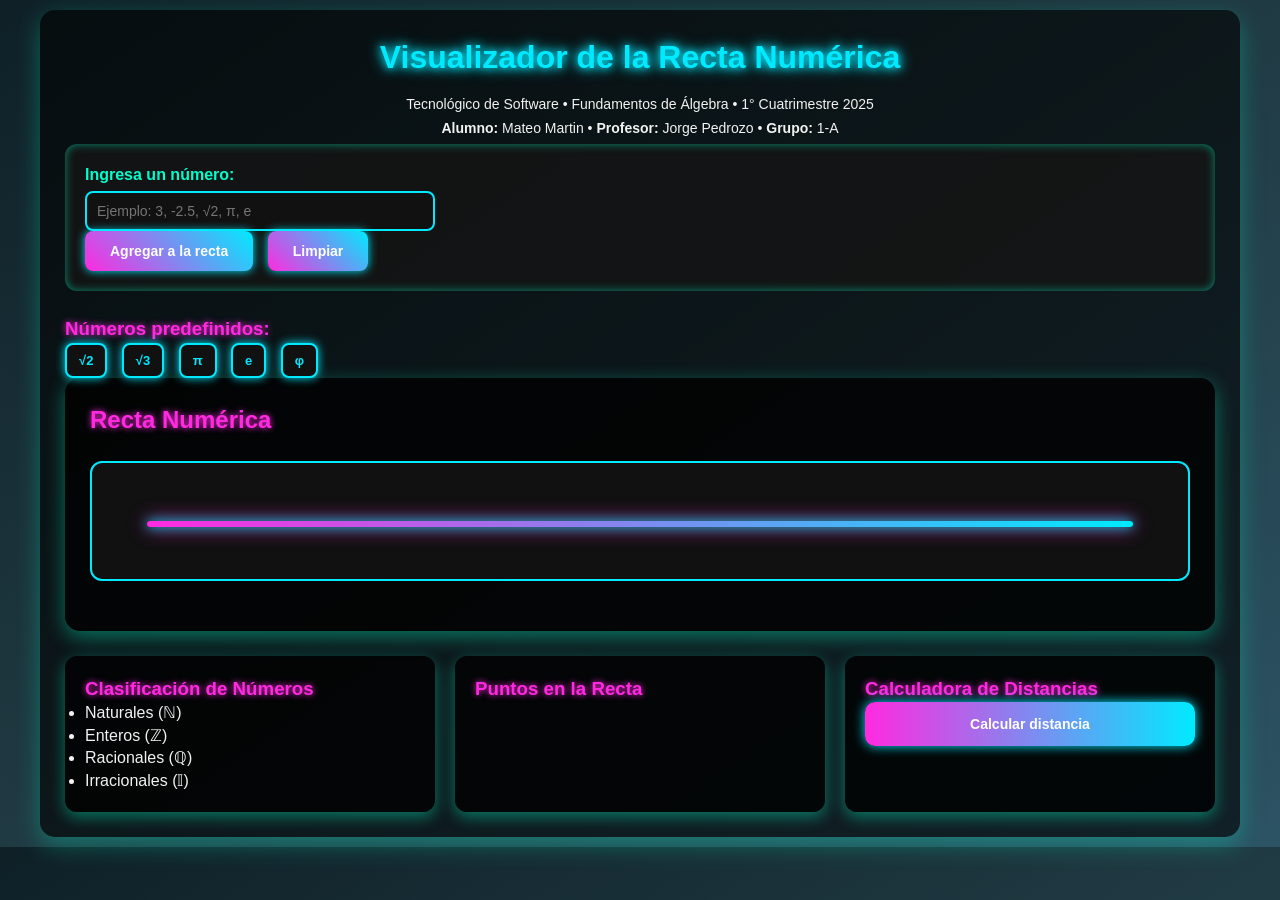
==== actividades/actividad02/index.html @ da5eb06d "Primera calculadora AGREGADA" ====
<!DOCTYPE html>
<html lang="es">
<head>
<meta charset="UTF-8">
<meta name="viewport" content="width=device-width, initial-scale=1.0">
<title>Visualizador de la Recta Numérica - Fundamentos de Álgebra</title>
<style>
/* ==================== RESET BÁSICO Y TIPOGRAFÍA ==================== */
* {
    margin: 0;
    padding: 0;
    box-sizing: border-box;
}
body {
    font-family: 'Poppins', sans-serif;
    line-height: 1.4;
    background: linear-gradient(to bottom right, #0f2027, #203a43, #2c5364);
    color: #f2f2f2;
    padding: 10px;
}
.container {
    max-width: 1200px;
    margin: 0 auto;
    border-radius: 15px;
    padding: 25px;
    background-color: rgba(0, 0, 0, 0.6);
    box-shadow: 0 8px 25px rgba(0, 255, 200, 0.3);
}

/* ==================== ENCABEZADOS ==================== */
h1 {
    font-size: 32px;
    margin-bottom: 15px;
    color: #00eaff;
    text-align: center;
    text-shadow: 0 0 8px #00eaff, 0 0 15px #00eaff;
}
h2, h3 {
    color: #ff2ae0;
    text-shadow: 0 0 6px #ff2ae0;
}
p {
    font-size: 14px;
    margin: 5px 0;
    text-align: center;
}

/* ==================== CONTROLES Y FORMULARIOS ==================== */
.controls {
    background-color: rgba(20, 20, 20, 0.8);
    border-radius: 12px;
    padding: 20px;
    margin-bottom: 25px;
    box-shadow: inset 0 0 10px rgba(0, 255, 200, 0.5);
}
.input-group label {
    display: block;
    font-weight: 600;
    margin-bottom: 5px;
    color: #00ffcc;
}
.input-group input {
    width: 100%;
    max-width: 350px;
    padding: 10px;
    border-radius: 8px;
    border: 2px solid #00eaff;
    font-size: 14px;
    background: #111;
    color: #fff;
    transition: all 0.3s ease;
}
.input-group input:focus {
    outline: none;
    border-color: #ff2ae0;
    box-shadow: 0 0 8px #ff2ae0;
}
button {
    padding: 12px 25px;
    font-size: 14px;
    font-weight: 600;
    border-radius: 8px;
    border: none;
    background: linear-gradient(45deg, #ff2ae0, #00eaff);
    color: #fff;
    cursor: pointer;
    transition: all 0.3s ease;
    margin-right: 10px;
    box-shadow: 0 0 10px #00eaff;
}
button:hover {
    transform: translateY(-2px) scale(1.05);
    box-shadow: 0 0 20px #ff2ae0, 0 0 30px #00eaff;
}

/* ==================== NÚMEROS PREDEFINIDOS ==================== */
.preset-section {
    margin-top: 20px;
}
.preset-btn {
    padding: 8px 12px;
    border-radius: 8px;
    background: #111;
    border: 2px solid #00eaff;
    font-size: 13px;
    font-weight: 600;
    cursor: pointer;
    color: #00eaff;
    transition: all 0.3s ease;
}
.preset-btn:hover {
    background: #00eaff;
    color: #111;
    box-shadow: 0 0 15px #00eaff;
    transform: scale(1.1);
}

/* ==================== RECTA NUMÉRICA ==================== */
.number-line-container {
    border-radius: 15px;
    padding: 25px;
    background-color: rgba(0,0,0,0.8);
    box-shadow: 0 6px 20px rgba(0, 255, 200, 0.4);
    margin-bottom: 25px;
}
.number-line {
    width: 100%;
    height: 120px;
    position: relative;
    background-color: #111;
    border-radius: 12px;
    border: 2px solid #00eaff;
    margin: 25px 0;
}
.line {
    position: absolute;
    top: 50%;
    left: 5%;
    right: 5%;
    height: 6px;
    background: linear-gradient(to right, #ff2ae0, #00eaff);
    border-radius: 4px;
    box-shadow: 0 0 12px #00eaff, 0 0 20px #ff2ae0;
}
.tick {
    position: absolute;
    width: 3px;
    height: 25px;
    background-color: #fff;
    top: 38px;
    box-shadow: 0 0 5px #00eaff;
}
.tick-label {
    position: absolute;
    top: 70px;
    font-size: 12px;
    font-weight: 600;
    color: #00eaff;
    transform: translateX(-50%);
    text-shadow: 0 0 5px #00eaff;
}

/* ==================== PUNTOS EN LA RECTA ==================== */
.number-point {
    position: absolute;
    width: 20px;
    height: 20px;
    top: 45px;
    transform: translateX(-50%);
    border-radius: 50%;
    cursor: pointer;
    border: 2px solid #fff;
    transition: transform 0.3s ease, box-shadow 0.3s ease;
    box-shadow: 0 0 10px #fff;
}
.number-point:hover {
    transform: translateX(-50%) scale(1.3);
}
.number-point.naturals { background-color: #00ff95; box-shadow: 0 0 15px #00ff95; }
.number-point.integers { background-color: #00eaff; box-shadow: 0 0 15px #00eaff; }
.number-point.rationals { background-color: #ff2ae0; box-shadow: 0 0 15px #ff2ae0; }
.number-point.irrationals { background-color: #ffd700; box-shadow: 0 0 15px #ffd700; }
.point-label {
    position: absolute;
    top: -30px;
    transform: translateX(-50%);
    background-color: rgba(0,0,0,0.8);
    border-radius: 6px;
    padding: 3px 6px;
    font-size: 11px;
    font-weight: 600;
    white-space: nowrap;
    color: #fff;
    box-shadow: 0 0 8px #00eaff;
}

/* ==================== INFO PANELS ==================== */
.info-panels {
    display: grid;
    grid-template-columns: repeat(auto-fit, minmax(300px, 1fr));
    gap: 20px;
}
.classification-panel, .points-panel, .distance-calculator {
    border-radius: 12px;
    padding: 20px;
    background-color: rgba(0,0,0,0.8);
    box-shadow: 0 5px 15px rgba(0, 255, 200, 0.4);
}
.legend-color {
    width: 20px;
    height: 20px;
    border-radius: 4px;
    border: none;
}
.legend-color.naturals { background-color: #00ff95; }
.legend-color.integers { background-color: #00eaff; }
.legend-color.rationals { background-color: #ff2ae0; }
.legend-color.irrationals { background-color: #ffd700; }

/* ==================== LISTA DE PUNTOS ==================== */
.point-item {
    display: flex;
    justify-content: space-between;
    align-items: center;
    padding: 12px;
    margin: 6px 0;
    border-radius: 10px;
    background: linear-gradient(to right, #00eaff, #ff2ae0);
    color: #fff;
    box-shadow: 0 0 12px #00eaff;
}

/* ==================== CALCULADORA DE DISTANCIAS ==================== */
.distance-btn {
    width: 100%;
    padding: 14px;
    background: linear-gradient(to right, #ff2ae0, #00eaff);
    color: #fff;
    border-radius: 10px;
    border: none;
    font-size: 14px;
    font-weight: 600;
    cursor: pointer;
    box-shadow: 0 0 12px #00eaff;
    transition: transform 0.3s ease;
}
.distance-btn:hover {
    transform: scale(1.05);
    box-shadow: 0 0 25px #ff2ae0, 0 0 35px #00eaff;
}
.distance-result {
    padding: 15px;
    border-radius: 10px;
    background-color: rgba(0,0,0,0.8);
    font-size: 14px;
    text-align: center;
    color: #00ffcc;
    box-shadow: 0 0 12px #00eaff;
}

/* ==================== RESPONSIVE ==================== */
@media (max-width: 768px) {
    .input-group input { max-width: 100%; }
    .info-panels { grid-template-columns: 1fr; }
}
</style>
</head>
<body>
<div class="container">
<h1>Visualizador de la Recta Numérica</h1>
<p>Tecnológico de Software • Fundamentos de Álgebra • 1° Cuatrimestre 2025</p>
<p><b>Alumno:</b> Mateo Martin • <b>Profesor:</b> Jorge Pedrozo • <b>Grupo:</b> 1-A</p>

<div class="controls">
  <div class="input-group">
    <label for="numberInput">Ingresa un número:</label>
    <input type="text" id="numberInput" placeholder="Ejemplo: 3, -2.5, √2, π, e">
  </div>
  <button onclick="addNumber()">Agregar a la recta</button>
  <button onclick="clearPoints()">Limpiar</button>
</div>

<div class="preset-section">
  <h3>Números predefinidos:</h3>
  <button class="preset-btn" onclick="addPresetNumber('√2')">√2</button>
  <button class="preset-btn" onclick="addPresetNumber('√3')">√3</button>
  <button class="preset-btn" onclick="addPresetNumber('π')">π</button>
  <button class="preset-btn" onclick="addPresetNumber('e')">e</button>
  <button class="preset-btn" onclick="addPresetNumber('φ')">φ</button>
</div>

<div class="number-line-container">
  <h2>Recta Numérica</h2>
  <div id="numberLine" class="number-line">
    <div class="line"></div>
  </div>
</div>

<div class="info-panels">
  <div class="classification-panel">
    <h3>Clasificación de Números</h3>
    <ul>
      <li><span class="legend-color naturals"></span> Naturales (ℕ)</li>
      <li><span class="legend-color integers"></span> Enteros (ℤ)</li>
      <li><span class="legend-color rationals"></span> Racionales (ℚ)</li>
      <li><span class="legend-color irrationals"></span> Irracionales (𝕀)</li>
    </ul>
  </div>

  <div class="points-panel">
    <h3>Puntos en la Recta</h3>
    <div id="pointsList"></div>
  </div>

  <div class="distance-calculator">
    <h3>Calculadora de Distancias</h3>
    <div class="custom-select" id="pointA-container"></div>
    <div class="custom-select" id="pointB-container"></div>
    <button class="distance-btn" onclick="calculateDistance()">Calcular distancia</button>
    <div id="distanceResult"></div>
  </div>
</div>
</div>

<script>
// ==================== VARIABLES GLOBALES ====================
let points = [];
const numberLine = document.getElementById("numberLine");
const pointsList = document.getElementById("pointsList");

// ==================== FUNCIONES DE NÚMEROS ====================
function parseNumber(input) {
    input = input.trim();
    if (input === "π") return Math.PI;
    if (input === "e") return Math.E;
    if (input === "φ") return (1 + Math.sqrt(5)) / 2;
    if (input.startsWith("√")) return Math.sqrt(parseFloat(input.slice(1)));
    return parseFloat(input);
}
function classifyNumber(num) {
    if (Number.isInteger(num) && num > 0) return "naturals";
    if (Number.isInteger(num)) return "integers";
    if (!Number.isInteger(num)) return "rationals";
    return "irrationals";
}

// ==================== AGREGAR NÚMEROS ====================
function addNumber() {
    const input = document.getElementById("numberInput").value;
    const value = parseNumber(input);
    if (isNaN(value)) { alert("Número no válido"); return; }
    points.push({ value, label: input, type: classifyNumber(value) });
    renderPoints();
}
function addPresetNumber(num) {
    document.getElementById("numberInput").value = num;
    addNumber();
}
function clearPoints() {
    points = [];
    renderPoints();
}

// ==================== RENDERIZADO ====================
function renderPoints() {
    numberLine.querySelectorAll(".number-point,.tick,.tick-label").forEach(el => el.remove());
    pointsList.innerHTML = "";
    const min = Math.min(...points.map(p => p.value), -10);
    const max = Math.max(...points.map(p => p.value), 10);
    for (let i = Math.floor(min); i <= Math.ceil(max); i++) {
        const pos = ((i - min) / (max - min)) * 90 + 5;
        const tick = document.createElement("div");
        tick.className = "tick";
        tick.style.left = pos + "%";
        numberLine.appendChild(tick);
        const label = document.createElement("div");
        label.className = "tick-label";
        label.style.left = pos + "%";
        label.textContent = i;
        numberLine.appendChild(label);
    }
    points.forEach((p, idx) => {
        const pos = ((p.value - min) / (max - min)) * 90 + 5;
        const pt = document.createElement("div");
        pt.className = "number-point " + p.type;
        pt.style.left = pos + "%";
        const lbl = document.createElement("div");
        lbl.className = "point-label";
        lbl.textContent = p.label;
        pt.appendChild(lbl);
        numberLine.appendChild(pt);

        const item = document.createElement("div");
        item.className = "point-item";
        item.innerHTML = `<span>${p.label} = ${p.value.toFixed(3)}</span>`;
        pointsList.appendChild(item);
    });
}

// ==================== DISTANCIAS ====================
function calculateDistance() {
    if (points.length < 2) {
        document.getElementById("distanceResult").innerHTML = "Agrega al menos dos puntos.";
        return;
    }
    const a = points[0].value;
    const b = points[1].value;
    const dist = Math.abs(a - b);
    document.getElementById("distanceResult").innerHTML = `Distancia: <b>${dist.toFixed(3)}</b>`;
}
</script>
</body>
</html>
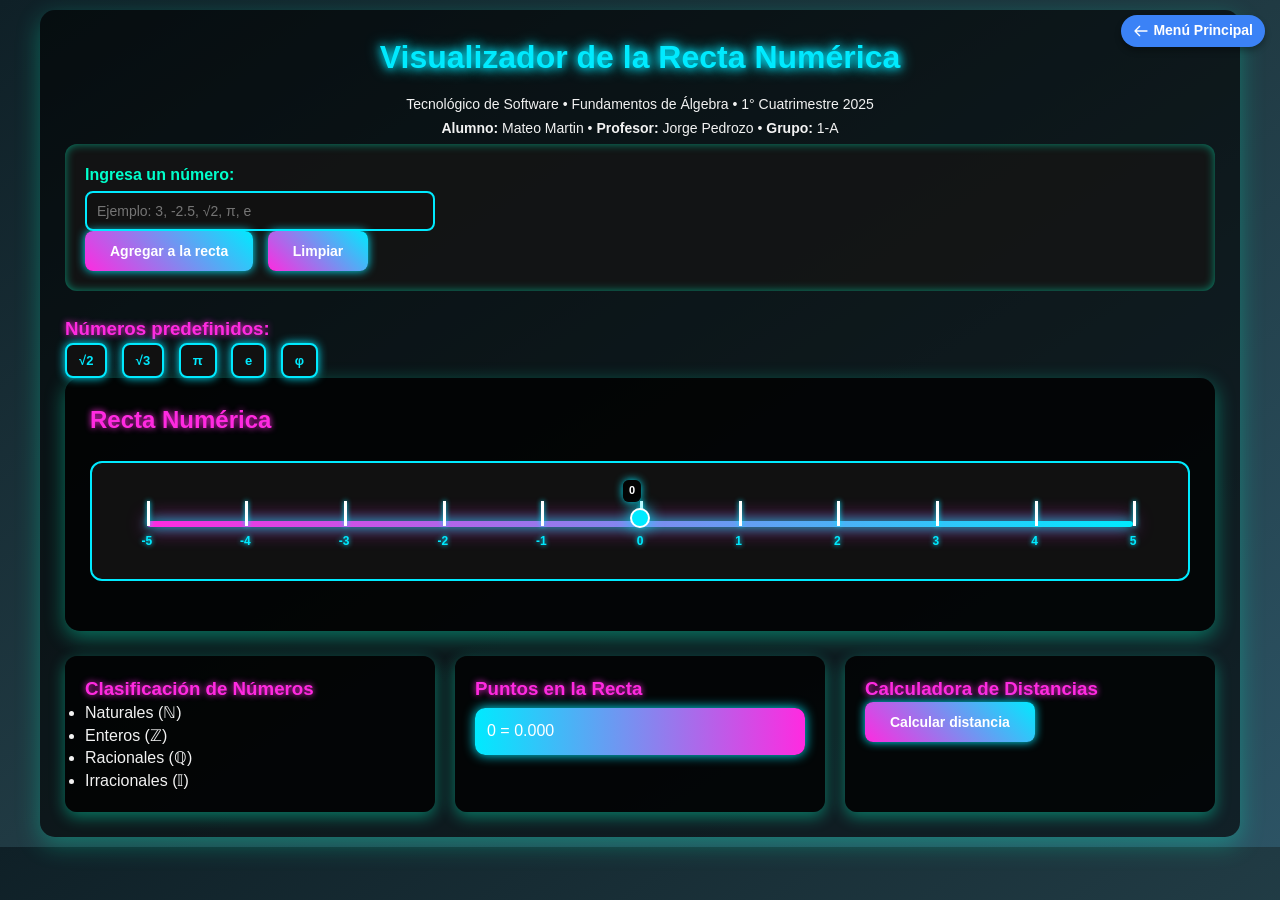
==== commit 9aa96822: "Se unificaron las actividades" ====
--- a/actividades/actividad02/index.html
+++ b/actividades/actividad02/index.html
@@ -4,6 +4,10 @@
 <meta charset="UTF-8">
 <meta name="viewport" content="width=device-width, initial-scale=1.0">
 <title>Visualizador de la Recta Numérica - Fundamentos de Álgebra</title>
+
+<!-- Script global -->
+<script src="../../js/script_global.js"></script>
+
 <style>
 /* ==================== RESET BÁSICO Y TIPOGRAFÍA ==================== */
 * {
@@ -45,7 +49,7 @@
     text-align: center;
 }
 
-/* ==================== CONTROLES Y FORMULARIOS ==================== */
+/* ==================== CONTROLES ==================== */
 .controls {
     background-color: rgba(20, 20, 20, 0.8);
     border-radius: 12px;
@@ -93,7 +97,7 @@
     box-shadow: 0 0 20px #ff2ae0, 0 0 30px #00eaff;
 }
 
-/* ==================== NÚMEROS PREDEFINIDOS ==================== */
+/* ==================== PRESET ==================== */
 .preset-section {
     margin-top: 20px;
 }
@@ -115,7 +119,7 @@
     transform: scale(1.1);
 }
 
-/* ==================== RECTA NUMÉRICA ==================== */
+/* ==================== RECTA ==================== */
 .number-line-container {
     border-radius: 15px;
     padding: 25px;
@@ -160,7 +164,7 @@
     text-shadow: 0 0 5px #00eaff;
 }
 
-/* ==================== PUNTOS EN LA RECTA ==================== */
+/* ==================== PUNTOS ==================== */
 .number-point {
     position: absolute;
     width: 20px;
@@ -230,7 +234,7 @@
     box-shadow: 0 0 12px #00eaff;
 }
 
-/* ==================== CALCULADORA DE DISTANCIAS ==================== */
+/* ==================== CALCULADORA ==================== */
 .distance-btn {
     width: 100%;
     padding: 14px;
@@ -263,131 +267,190 @@
     .input-group input { max-width: 100%; }
     .info-panels { grid-template-columns: 1fr; }
 }
+
+/* ==================== BOTÓN REGRESO ==================== */
+#return-btn {
+    position: fixed;
+    top: 15px;
+    right: 15px;
+    z-index: 9999;
+    padding: 6px 12px;
+    font-size: 14px;
+    font-weight: bold;
+    background-color: #3b82f6;
+    color: white;
+    border-radius: 9999px;
+    text-decoration: none;
+    box-shadow: 0 4px 6px rgba(0, 0, 0, 0.3);
+    transition: background-color 0.3s ease, transform 0.2s ease;
+    display: inline-flex;
+    align-items: center;
+    justify-content: center;
+}
+#return-btn:hover {
+    background-color: #1e40a5;
+    transform: scale(1.05);
+}
+#return-btn svg {
+    width: 16px;
+    height: 16px;
+    margin-right: 4px;
+}
 </style>
 </head>
 <body>
+
+<a href="../../index.html" id="return-btn">
+    <svg fill="none" stroke="currentColor" viewBox="0 0 24 24">
+        <path stroke-linecap="round" stroke-linejoin="round" stroke-width="2"
+        d="M10 19l-7-7m0 0l7-7m-7 7h18"></path>
+    </svg>
+    Menú Principal
+</a>
+
 <div class="container">
 <h1>Visualizador de la Recta Numérica</h1>
 <p>Tecnológico de Software • Fundamentos de Álgebra • 1° Cuatrimestre 2025</p>
 <p><b>Alumno:</b> Mateo Martin • <b>Profesor:</b> Jorge Pedrozo • <b>Grupo:</b> 1-A</p>
 
 <div class="controls">
-  <div class="input-group">
-    <label for="numberInput">Ingresa un número:</label>
-    <input type="text" id="numberInput" placeholder="Ejemplo: 3, -2.5, √2, π, e">
-  </div>
-  <button onclick="addNumber()">Agregar a la recta</button>
-  <button onclick="clearPoints()">Limpiar</button>
+    <div class="input-group">
+        <label for="numberInput">Ingresa un número:</label>
+        <input type="text" id="numberInput" placeholder="Ejemplo: 3, -2.5, √2, π, e">
+    </div>
+    <button onclick="addNumber()">Agregar a la recta</button>
+    <button onclick="clearPoints()">Limpiar</button>
 </div>
 
 <div class="preset-section">
-  <h3>Números predefinidos:</h3>
-  <button class="preset-btn" onclick="addPresetNumber('√2')">√2</button>
-  <button class="preset-btn" onclick="addPresetNumber('√3')">√3</button>
-  <button class="preset-btn" onclick="addPresetNumber('π')">π</button>
-  <button class="preset-btn" onclick="addPresetNumber('e')">e</button>
-  <button class="preset-btn" onclick="addPresetNumber('φ')">φ</button>
+    <h3>Números predefinidos:</h3>
+    <button class="preset-btn" onclick="addPresetNumber('√2')">√2</button>
+    <button class="preset-btn" onclick="addPresetNumber('√3')">√3</button>
+    <button class="preset-btn" onclick="addPresetNumber('π')">π</button>
+    <button class="preset-btn" onclick="addPresetNumber('e')">e</button>
+    <button class="preset-btn" onclick="addPresetNumber('φ')">φ</button>
 </div>
 
 <div class="number-line-container">
-  <h2>Recta Numérica</h2>
-  <div id="numberLine" class="number-line">
-    <div class="line"></div>
-  </div>
+    <h2>Recta Numérica</h2>
+    <div id="numberLine" class="number-line">
+        <div class="line"></div>
+    </div>
 </div>
 
 <div class="info-panels">
-  <div class="classification-panel">
-    <h3>Clasificación de Números</h3>
-    <ul>
-      <li><span class="legend-color naturals"></span> Naturales (ℕ)</li>
-      <li><span class="legend-color integers"></span> Enteros (ℤ)</li>
-      <li><span class="legend-color rationals"></span> Racionales (ℚ)</li>
-      <li><span class="legend-color irrationals"></span> Irracionales (𝕀)</li>
-    </ul>
-  </div>
-
-  <div class="points-panel">
-    <h3>Puntos en la Recta</h3>
-    <div id="pointsList"></div>
-  </div>
-
-  <div class="distance-calculator">
-    <h3>Calculadora de Distancias</h3>
-    <div class="custom-select" id="pointA-container"></div>
-    <div class="custom-select" id="pointB-container"></div>
-    <button class="distance-btn" onclick="calculateDistance()">Calcular distancia</button>
-    <div id="distanceResult"></div>
-  </div>
+    <div class="classification-panel">
+        <h3>Clasificación de Números</h3>
+        <ul>
+            <li><span class="legend-color naturals"></span> Naturales (ℕ)</li>
+            <li><span class="legend-color integers"></span> Enteros (ℤ)</li>
+            <li><span class="legend-color rationals"></span> Racionales (ℚ)</li>
+            <li><span class="legend-color irrationals"></span> Irracionales (𝕀)</li>
+        </ul>
+    </div>
+
+    <div class="points-panel">
+        <h3>Puntos en la Recta</h3>
+        <div id="pointsList"></div>
+    </div>
+
+    <div class="distance-calculator">
+        <h3>Calculadora de Distancias</h3>
+        <div class="custom-select" id="pointA-container"></div>
+        <div class="custom-select" id="pointB-container"></div>
+        <button onclick="calculateDistance()">Calcular distancia</button>
+        <div id="distanceResult"></div>
+    </div>
 </div>
 </div>
 
 <script>
-// ==================== VARIABLES GLOBALES ====================
 let points = [];
 const numberLine = document.getElementById("numberLine");
 const pointsList = document.getElementById("pointsList");
 
-// ==================== FUNCIONES DE NÚMEROS ====================
 function parseNumber(input) {
     input = input.trim();
     if (input === "π") return Math.PI;
     if (input === "e") return Math.E;
     if (input === "φ") return (1 + Math.sqrt(5)) / 2;
-    if (input.startsWith("√")) return Math.sqrt(parseFloat(input.slice(1)));
+    if (input.startsWith("√")) {
+        const v = parseFloat(input.slice(1));
+        return isNaN(v) ? NaN : Math.sqrt(v);
+    }
     return parseFloat(input);
 }
+
 function classifyNumber(num) {
-    if (Number.isInteger(num) && num > 0) return "naturals";
-    if (Number.isInteger(num)) return "integers";
-    if (!Number.isInteger(num)) return "rationals";
-    return "irrationals";
-}
-
-// ==================== AGREGAR NÚMEROS ====================
+    if (Math.abs(num - Math.round(num)) < 1e-9) {
+        num = Math.round(num);
+        return num > 0 ? "naturals" : "integers";
+    }
+    const irr = [Math.PI, Math.E, (1 + Math.sqrt(5)) / 2];
+    if (irr.some(i => Math.abs(num - i) < 1e-9)) return "irrationals";
+    return "rationals";
+}
+
 function addNumber() {
     const input = document.getElementById("numberInput").value;
     const value = parseNumber(input);
-    if (isNaN(value)) { alert("Número no válido"); return; }
+
+    if (isNaN(value)) {
+        try { showFeedback("Número no válido", "error"); }
+        catch { console.warn("showFeedback no está definido."); }
+        return;
+    }
+
     points.push({ value, label: input, type: classifyNumber(value) });
     renderPoints();
 }
+
 function addPresetNumber(num) {
     document.getElementById("numberInput").value = num;
     addNumber();
 }
+
 function clearPoints() {
     points = [];
     renderPoints();
 }
 
-// ==================== RENDERIZADO ====================
 function renderPoints() {
-    numberLine.querySelectorAll(".number-point,.tick,.tick-label").forEach(el => el.remove());
+    numberLine.querySelectorAll(".number-point,.tick,.tick-label").forEach(e => e.remove());
     pointsList.innerHTML = "";
-    const min = Math.min(...points.map(p => p.value), -10);
-    const max = Math.max(...points.map(p => p.value), 10);
+
+    const current = points.length ? points : [{ value: 0, label: "0", type: classifyNumber(0) }];
+
+    const min = Math.min(...current.map(p => p.value), -5);
+    const max = Math.max(...current.map(p => p.value), 5);
+    const range = max - min;
+    const lineLen = 90;
+
     for (let i = Math.floor(min); i <= Math.ceil(max); i++) {
-        const pos = ((i - min) / (max - min)) * 90 + 5;
+        const pos = ((i - min) / range) * lineLen + 5;
         const tick = document.createElement("div");
         tick.className = "tick";
         tick.style.left = pos + "%";
         numberLine.appendChild(tick);
+
         const label = document.createElement("div");
         label.className = "tick-label";
         label.style.left = pos + "%";
         label.textContent = i;
         numberLine.appendChild(label);
     }
-    points.forEach((p, idx) => {
-        const pos = ((p.value - min) / (max - min)) * 90 + 5;
+
+    current.forEach(p => {
+        const pos = ((p.value - min) / range) * lineLen + 5;
         const pt = document.createElement("div");
         pt.className = "number-point " + p.type;
         pt.style.left = pos + "%";
+
         const lbl = document.createElement("div");
         lbl.className = "point-label";
         lbl.textContent = p.label;
         pt.appendChild(lbl);
+
         numberLine.appendChild(pt);
 
         const item = document.createElement("div");
@@ -397,18 +460,18 @@
     });
 }
 
-// ==================== DISTANCIAS ====================
 function calculateDistance() {
     if (points.length < 2) {
         document.getElementById("distanceResult").innerHTML = "Agrega al menos dos puntos.";
         return;
     }
-    const a = points[0].value;
-    const b = points[1].value;
-    const dist = Math.abs(a - b);
-    document.getElementById("distanceResult").innerHTML = `Distancia: <b>${dist.toFixed(3)}</b>`;
-}
+    const dist = Math.abs(points[0].value - points[1].value);
+    document.getElementById("distanceResult").innerHTML =
+        `Distancia: <b>${dist.toFixed(3)}</b>`;
+}
+
+window.onload = renderPoints;
 </script>
+
 </body>
 </html>
-
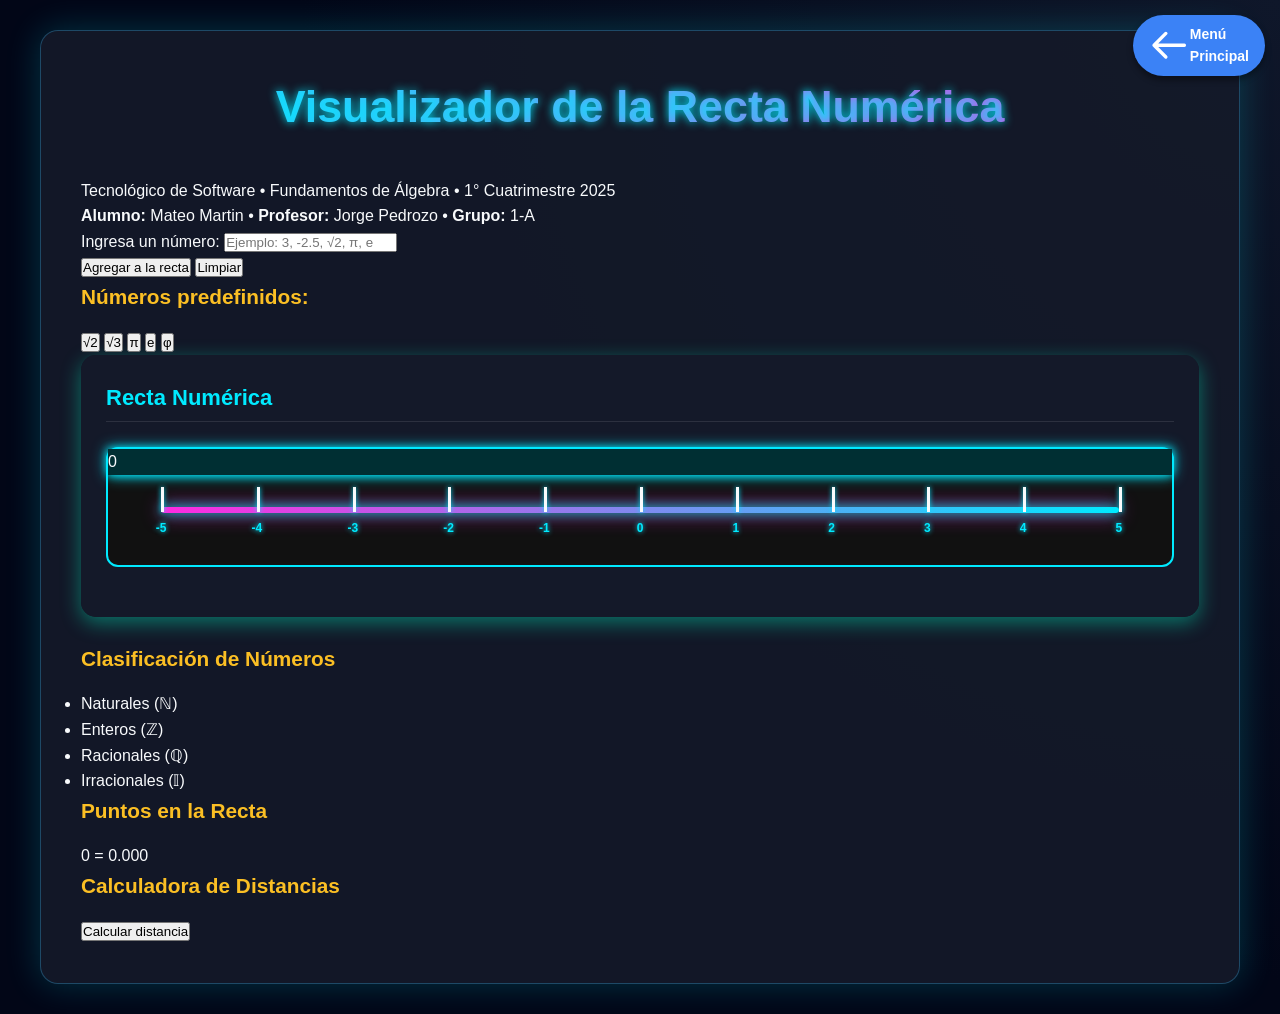
==== commit 146dc89b: "Se unifico por completo el estilo de la pagina" ====
--- a/actividades/actividad02/index.html
+++ b/actividades/actividad02/index.html
@@ -4,299 +4,11 @@
 <meta charset="UTF-8">
 <meta name="viewport" content="width=device-width, initial-scale=1.0">
 <title>Visualizador de la Recta Numérica - Fundamentos de Álgebra</title>
-
+<link rel="stylesheet" href="../../style.css">
 <!-- Script global -->
 <script src="../../js/script_global.js"></script>
 
-<style>
-/* ==================== RESET BÁSICO Y TIPOGRAFÍA ==================== */
-* {
-    margin: 0;
-    padding: 0;
-    box-sizing: border-box;
-}
-body {
-    font-family: 'Poppins', sans-serif;
-    line-height: 1.4;
-    background: linear-gradient(to bottom right, #0f2027, #203a43, #2c5364);
-    color: #f2f2f2;
-    padding: 10px;
-}
-.container {
-    max-width: 1200px;
-    margin: 0 auto;
-    border-radius: 15px;
-    padding: 25px;
-    background-color: rgba(0, 0, 0, 0.6);
-    box-shadow: 0 8px 25px rgba(0, 255, 200, 0.3);
-}
 
-/* ==================== ENCABEZADOS ==================== */
-h1 {
-    font-size: 32px;
-    margin-bottom: 15px;
-    color: #00eaff;
-    text-align: center;
-    text-shadow: 0 0 8px #00eaff, 0 0 15px #00eaff;
-}
-h2, h3 {
-    color: #ff2ae0;
-    text-shadow: 0 0 6px #ff2ae0;
-}
-p {
-    font-size: 14px;
-    margin: 5px 0;
-    text-align: center;
-}
-
-/* ==================== CONTROLES ==================== */
-.controls {
-    background-color: rgba(20, 20, 20, 0.8);
-    border-radius: 12px;
-    padding: 20px;
-    margin-bottom: 25px;
-    box-shadow: inset 0 0 10px rgba(0, 255, 200, 0.5);
-}
-.input-group label {
-    display: block;
-    font-weight: 600;
-    margin-bottom: 5px;
-    color: #00ffcc;
-}
-.input-group input {
-    width: 100%;
-    max-width: 350px;
-    padding: 10px;
-    border-radius: 8px;
-    border: 2px solid #00eaff;
-    font-size: 14px;
-    background: #111;
-    color: #fff;
-    transition: all 0.3s ease;
-}
-.input-group input:focus {
-    outline: none;
-    border-color: #ff2ae0;
-    box-shadow: 0 0 8px #ff2ae0;
-}
-button {
-    padding: 12px 25px;
-    font-size: 14px;
-    font-weight: 600;
-    border-radius: 8px;
-    border: none;
-    background: linear-gradient(45deg, #ff2ae0, #00eaff);
-    color: #fff;
-    cursor: pointer;
-    transition: all 0.3s ease;
-    margin-right: 10px;
-    box-shadow: 0 0 10px #00eaff;
-}
-button:hover {
-    transform: translateY(-2px) scale(1.05);
-    box-shadow: 0 0 20px #ff2ae0, 0 0 30px #00eaff;
-}
-
-/* ==================== PRESET ==================== */
-.preset-section {
-    margin-top: 20px;
-}
-.preset-btn {
-    padding: 8px 12px;
-    border-radius: 8px;
-    background: #111;
-    border: 2px solid #00eaff;
-    font-size: 13px;
-    font-weight: 600;
-    cursor: pointer;
-    color: #00eaff;
-    transition: all 0.3s ease;
-}
-.preset-btn:hover {
-    background: #00eaff;
-    color: #111;
-    box-shadow: 0 0 15px #00eaff;
-    transform: scale(1.1);
-}
-
-/* ==================== RECTA ==================== */
-.number-line-container {
-    border-radius: 15px;
-    padding: 25px;
-    background-color: rgba(0,0,0,0.8);
-    box-shadow: 0 6px 20px rgba(0, 255, 200, 0.4);
-    margin-bottom: 25px;
-}
-.number-line {
-    width: 100%;
-    height: 120px;
-    position: relative;
-    background-color: #111;
-    border-radius: 12px;
-    border: 2px solid #00eaff;
-    margin: 25px 0;
-}
-.line {
-    position: absolute;
-    top: 50%;
-    left: 5%;
-    right: 5%;
-    height: 6px;
-    background: linear-gradient(to right, #ff2ae0, #00eaff);
-    border-radius: 4px;
-    box-shadow: 0 0 12px #00eaff, 0 0 20px #ff2ae0;
-}
-.tick {
-    position: absolute;
-    width: 3px;
-    height: 25px;
-    background-color: #fff;
-    top: 38px;
-    box-shadow: 0 0 5px #00eaff;
-}
-.tick-label {
-    position: absolute;
-    top: 70px;
-    font-size: 12px;
-    font-weight: 600;
-    color: #00eaff;
-    transform: translateX(-50%);
-    text-shadow: 0 0 5px #00eaff;
-}
-
-/* ==================== PUNTOS ==================== */
-.number-point {
-    position: absolute;
-    width: 20px;
-    height: 20px;
-    top: 45px;
-    transform: translateX(-50%);
-    border-radius: 50%;
-    cursor: pointer;
-    border: 2px solid #fff;
-    transition: transform 0.3s ease, box-shadow 0.3s ease;
-    box-shadow: 0 0 10px #fff;
-}
-.number-point:hover {
-    transform: translateX(-50%) scale(1.3);
-}
-.number-point.naturals { background-color: #00ff95; box-shadow: 0 0 15px #00ff95; }
-.number-point.integers { background-color: #00eaff; box-shadow: 0 0 15px #00eaff; }
-.number-point.rationals { background-color: #ff2ae0; box-shadow: 0 0 15px #ff2ae0; }
-.number-point.irrationals { background-color: #ffd700; box-shadow: 0 0 15px #ffd700; }
-.point-label {
-    position: absolute;
-    top: -30px;
-    transform: translateX(-50%);
-    background-color: rgba(0,0,0,0.8);
-    border-radius: 6px;
-    padding: 3px 6px;
-    font-size: 11px;
-    font-weight: 600;
-    white-space: nowrap;
-    color: #fff;
-    box-shadow: 0 0 8px #00eaff;
-}
-
-/* ==================== INFO PANELS ==================== */
-.info-panels {
-    display: grid;
-    grid-template-columns: repeat(auto-fit, minmax(300px, 1fr));
-    gap: 20px;
-}
-.classification-panel, .points-panel, .distance-calculator {
-    border-radius: 12px;
-    padding: 20px;
-    background-color: rgba(0,0,0,0.8);
-    box-shadow: 0 5px 15px rgba(0, 255, 200, 0.4);
-}
-.legend-color {
-    width: 20px;
-    height: 20px;
-    border-radius: 4px;
-    border: none;
-}
-.legend-color.naturals { background-color: #00ff95; }
-.legend-color.integers { background-color: #00eaff; }
-.legend-color.rationals { background-color: #ff2ae0; }
-.legend-color.irrationals { background-color: #ffd700; }
-
-/* ==================== LISTA DE PUNTOS ==================== */
-.point-item {
-    display: flex;
-    justify-content: space-between;
-    align-items: center;
-    padding: 12px;
-    margin: 6px 0;
-    border-radius: 10px;
-    background: linear-gradient(to right, #00eaff, #ff2ae0);
-    color: #fff;
-    box-shadow: 0 0 12px #00eaff;
-}
-
-/* ==================== CALCULADORA ==================== */
-.distance-btn {
-    width: 100%;
-    padding: 14px;
-    background: linear-gradient(to right, #ff2ae0, #00eaff);
-    color: #fff;
-    border-radius: 10px;
-    border: none;
-    font-size: 14px;
-    font-weight: 600;
-    cursor: pointer;
-    box-shadow: 0 0 12px #00eaff;
-    transition: transform 0.3s ease;
-}
-.distance-btn:hover {
-    transform: scale(1.05);
-    box-shadow: 0 0 25px #ff2ae0, 0 0 35px #00eaff;
-}
-.distance-result {
-    padding: 15px;
-    border-radius: 10px;
-    background-color: rgba(0,0,0,0.8);
-    font-size: 14px;
-    text-align: center;
-    color: #00ffcc;
-    box-shadow: 0 0 12px #00eaff;
-}
-
-/* ==================== RESPONSIVE ==================== */
-@media (max-width: 768px) {
-    .input-group input { max-width: 100%; }
-    .info-panels { grid-template-columns: 1fr; }
-}
-
-/* ==================== BOTÓN REGRESO ==================== */
-#return-btn {
-    position: fixed;
-    top: 15px;
-    right: 15px;
-    z-index: 9999;
-    padding: 6px 12px;
-    font-size: 14px;
-    font-weight: bold;
-    background-color: #3b82f6;
-    color: white;
-    border-radius: 9999px;
-    text-decoration: none;
-    box-shadow: 0 4px 6px rgba(0, 0, 0, 0.3);
-    transition: background-color 0.3s ease, transform 0.2s ease;
-    display: inline-flex;
-    align-items: center;
-    justify-content: center;
-}
-#return-btn:hover {
-    background-color: #1e40a5;
-    transform: scale(1.05);
-}
-#return-btn svg {
-    width: 16px;
-    height: 16px;
-    margin-right: 4px;
-}
-</style>
 </head>
 <body>
 
--- a/style.css
+++ b/style.css
@@ -0,0 +1,281 @@
+/* Estilo para los elementos del encabezado */
+header h1, header p {
+    font-family: 'Inter', sans-serif;
+}
+
+/* Estilo para un contenedor de sección común */
+.section-container {
+    padding: 2rem;
+    background-color: #ffffff;
+    border-radius: 1rem;
+    box-shadow: 0 4px 6px -1px rgba(0, 0, 0, 0.1), 0 2px 4px -2px rgba(0, 0, 0, 0.06);
+}
+
+/* Estilo para los botones de las actividades */
+.activity-button {
+    min-height: 44px;
+    min-width: 44px;
+}:root {
+  /* Fondo */
+  --bg-dark: #0a0f1f;
+  --bg-global: radial-gradient(circle at top right, #0f172a, #020617 60%);
+  --bg-card: rgba(20, 26, 42, 0.9); /* Darker card background */
+  
+  /* Acentos y Colores Primarios */
+  --accent-main: #00eaff; /* Neon Cyan/Blue */
+  --accent-secondary: #ff2ae0; /* Neon Magenta/Violet */
+  --accent-success: #00ff9d; /* Neon Green for success/positive */
+  --accent-warning: #fbbf24; /* Neon Yellow for warnings */
+  
+  /* Texto y Bordes */
+  --text-primary: #f8fafc;
+  --text-secondary: #9ca3af;
+  --border-color: rgba(56, 189, 248, 0.3);
+  
+  /* Sombras y Efectos */
+  --shadow-sm: 0 4px 10px rgba(0, 0, 0, 0.3);
+  --shadow-lg: 0 0 35px rgba(0, 238, 255, 0.2);
+
+}
+/* ==================== ESTILOS DE LA RECTA NUMÉRICA (ACTIVIDAD 02) ==================== */
+
+.number-line-container {
+  /* Se usó un fondo y borde de tarjeta para la unificación */
+  border-radius: 15px;
+  padding: 25px;
+  background-color: var(--bg-card); /* Fondo oscuro */
+  box-shadow: 0 6px 20px rgba(0, 255, 200, 0.4);
+  margin-bottom: 25px;
+}
+
+.number-line {
+  width: 100%;
+  height: 120px;
+  position: relative;
+  background-color: #111; /* Fondo de la recta */
+  border-radius: 12px;
+  border: 2px solid var(--accent-main); /* Borde neón */
+  margin: 25px 0;
+}
+
+.line {
+  position: absolute;
+  top: 50%;
+  left: 5%;
+  right: 5%;
+  height: 6px;
+  /* Degradado vibrante unificado */
+  background: linear-gradient(to right, var(--accent-secondary), var(--accent-main));
+  border-radius: 4px;
+  box-shadow: 0 0 12px var(--accent-main), 0 0 20px var(--accent-secondary);
+}
+
+.tick {
+  position: absolute;
+  width: 3px;
+  height: 25px;
+  background-color: var(--text-primary);
+  top: 38px;
+  box-shadow: 0 0 5px var(--accent-main);
+}
+
+.tick-label {
+  position: absolute;
+  top: 70px;
+  font-size: 12px;
+  font-weight: 600;
+  color: var(--accent-main);
+  transform: translateX(-50%);
+  text-shadow: 0 0 5px var(--accent-main);
+}
+
+/* Puntos en la recta (Colores unificados) */
+.number-point.naturals { background-color: #00ff95; box-shadow: 0 0 15px #00ff95; }
+.number-point.integers { background-color: var(--accent-main); box-shadow: 0 0 15px var(--accent-main); }
+.number-point.rationals { background-color: var(--accent-secondary); box-shadow: 0 0 15px var(--accent-secondary); }
+.number-point.irrationals { background-color: #ffd700; box-shadow: 0 0 15px #ffd700; }
+
+.point-label {
+  background-color: rgba(0,0,0,0.8);
+  color: var(--text-primary);
+  box-shadow: 0 0 8px var(--accent-main);
+}
+
+.distance-result {
+  padding: 15px;
+  border-radius: 10px;
+  background-color: #141a2a; /* Fondo de tarjeta más específico */
+  font-size: 1.1rem;
+  text-align: center;
+  color: var(--accent-success); /* Éxito para resultados */
+  box-shadow: 0 0 12px var(--accent-main);
+  margin-top: 15px;
+}
+/* ==================== FIN ESTILOS ACTIVIDAD 02 ==================== */
+
+/* BOTÓN DE REGRESO (Consistente) */
+#return-btn {
+  position: fixed;
+  top: 15px;
+  right: 15px;
+  z-index: 9999;
+  padding: 8px 16px;
+  font-size: 14px;
+  font-weight: bold;
+  background-color: #3b82f6;
+  color: white;
+  border-radius: 9999px;
+  text-decoration: none;
+  box-shadow: 0 4px 6px rgba(0, 0, 0, 0.4);
+  transition: all 0.3s ease;
+  display: inline-flex;
+  align-items: center;
+  justify-content: center;
+}
+
+#return-btn:hover {
+  background-color: #1e40a5;
+  transform: scale(1.05);
+  box-shadow: 0 6px 10px rgba(0, 0, 0, 0.6);
+}
+
+/* Estilos Responsive */
+@media (max-width: 768px) {
+  .container {
+    padding: 20px;
+  }
+  h1 {
+    font-size: 2rem;
+  }
+  .converter-grid, .info-panels, .results {
+    grid-template-columns: 1fr !important;
+  }
+  .input-grid {
+    grid-template-columns: 1fr;
+  }
+}
+/* ==================== 1. RESET Y BASE ==================== */
+* {
+  margin: 0;
+  padding: 0;
+  box-sizing: border-box;
+}
+
+/* Importar la fuente Poppins y Orbitron (para títulos) */
+@import url('https://fonts.googleapis.com/css?family=Poppins:wght@300;400;600;700&family=Orbitron:wght@600;800&display=swap');
+
+body {
+  font-family: 'Poppins', sans-serif;
+  background: var(--bg-global);
+  color: var(--text-primary);
+  line-height: 1.6;
+  min-height: 100vh;
+  padding: 30px;
+}
+
+.container {
+  max-width: 1200px;
+  margin: 0 auto;
+  padding: 40px;
+  background: var(--bg-card);
+  border-radius: 18px;
+  box-shadow: var(--shadow-lg);
+  border: 1px solid var(--border-color);
+  animation: fadeIn 1s ease-in-out;
+}
+
+@keyframes fadeIn {
+  from { opacity: 0; transform: translateY(20px); }
+  to { opacity: 1; transform: translateY(0); }
+}
+
+/* ==================== 2. ENCABEZADOS ==================== */
+h1 {
+  font-family: 'Orbitron', sans-serif; /* Fuente futurista para título principal */
+  font-size: 2.8rem;
+  font-weight: 800;
+  text-align: center;
+  margin-bottom: 35px;
+  /* Degradado y brillo para el título principal */
+  background: linear-gradient(90deg, var(--accent-main), var(--accent-secondary));
+  -webkit-background-clip: text;
+  -webkit-text-fill-color: transparent;
+  text-shadow: 0 0 10px var(--accent-main);
+}
+
+h2 {
+  font-family: 'Poppins', sans-serif;
+  color: var(--accent-main);
+  font-size: 22px;
+  font-weight: 600;
+  margin-bottom: 18px;
+  padding-bottom: 6px;
+  border-bottom: 1px solid rgba(255, 255, 255, 0.1);
+}
+
+h3 {
+  color: var(--accent-warning);
+  font-size: 1.3rem;
+  font-weight: 600;
+  margin-bottom: 1rem;
+}
+
+/* ==================== 3. BOTÓN DE REGRESO (Consistente) ==================== */
+#return-btn {
+  position: fixed;
+  top: 15px;
+  right: 15px;
+  z-index: 9999;
+  padding: 8px 16px;
+  font-size: 14px;
+  font-weight: bold;
+  background-color: #3b82f6;
+  color: white;
+  border-radius: 9999px;
+  text-decoration: none;
+  box-shadow: 0 4px 6px rgba(0, 0, 0, 0.4);
+  transition: all 0.3s ease;
+  display: inline-flex;
+  align-items: center;
+  justify-content: center;
+}
+
+#return-btn:hover {
+  background-color: #1e40a5;
+  transform: scale(1.05);
+  box-shadow: 0 6px 10px rgba(0, 0, 0, 0.6);
+}
+/* ==================== 8. RESPONSIVE ==================== */
+@media (max-width: 768px) {
+  .container {
+    padding: 20px;
+  }
+  h1 {
+    font-size: 2rem;
+  }
+  /* Para layouts de cuadrícula de 2 columnas como .converter-grid o .info-panels */
+  .converter-grid, .info-panels, .results {
+    grid-template-columns: 1fr !important;
+  }
+  .input-grid {
+    grid-template-columns: 1fr; /* Columna única en móvil */
+  }
+}
+
+/* ==================== 9. CLASES ESPECÍFICAS ==================== */
+/* Estilo para los puntos en la recta numérica (Actividad 02) */
+.number-point.naturals { background-color: var(--accent-success); box-shadow: 0 0 15px var(--accent-success); }
+.number-point.integers { background-color: var(--accent-main); box-shadow: 0 0 15px var(--accent-main); }
+.number-point.rationals { background-color: var(--accent-secondary); box-shadow: 0 0 15px var(--accent-secondary); }
+.number-point.irrationals { background-color: var(--accent-warning); box-shadow: 0 0 15px var(--accent-warning); }
+
+/* Notas y mensajes didácticos (Actividad 14) */
+.result-box.nota-didactica {
+  background: rgba(251, 191, 36, 0.1);
+  border-left: 4px solid var(--accent-warning);
+  color: var(--accent-warning);
+  font-size: 0.95em;
+  padding: 15px;
+  margin-top: 15px;
+  border-radius: 8px;
+}
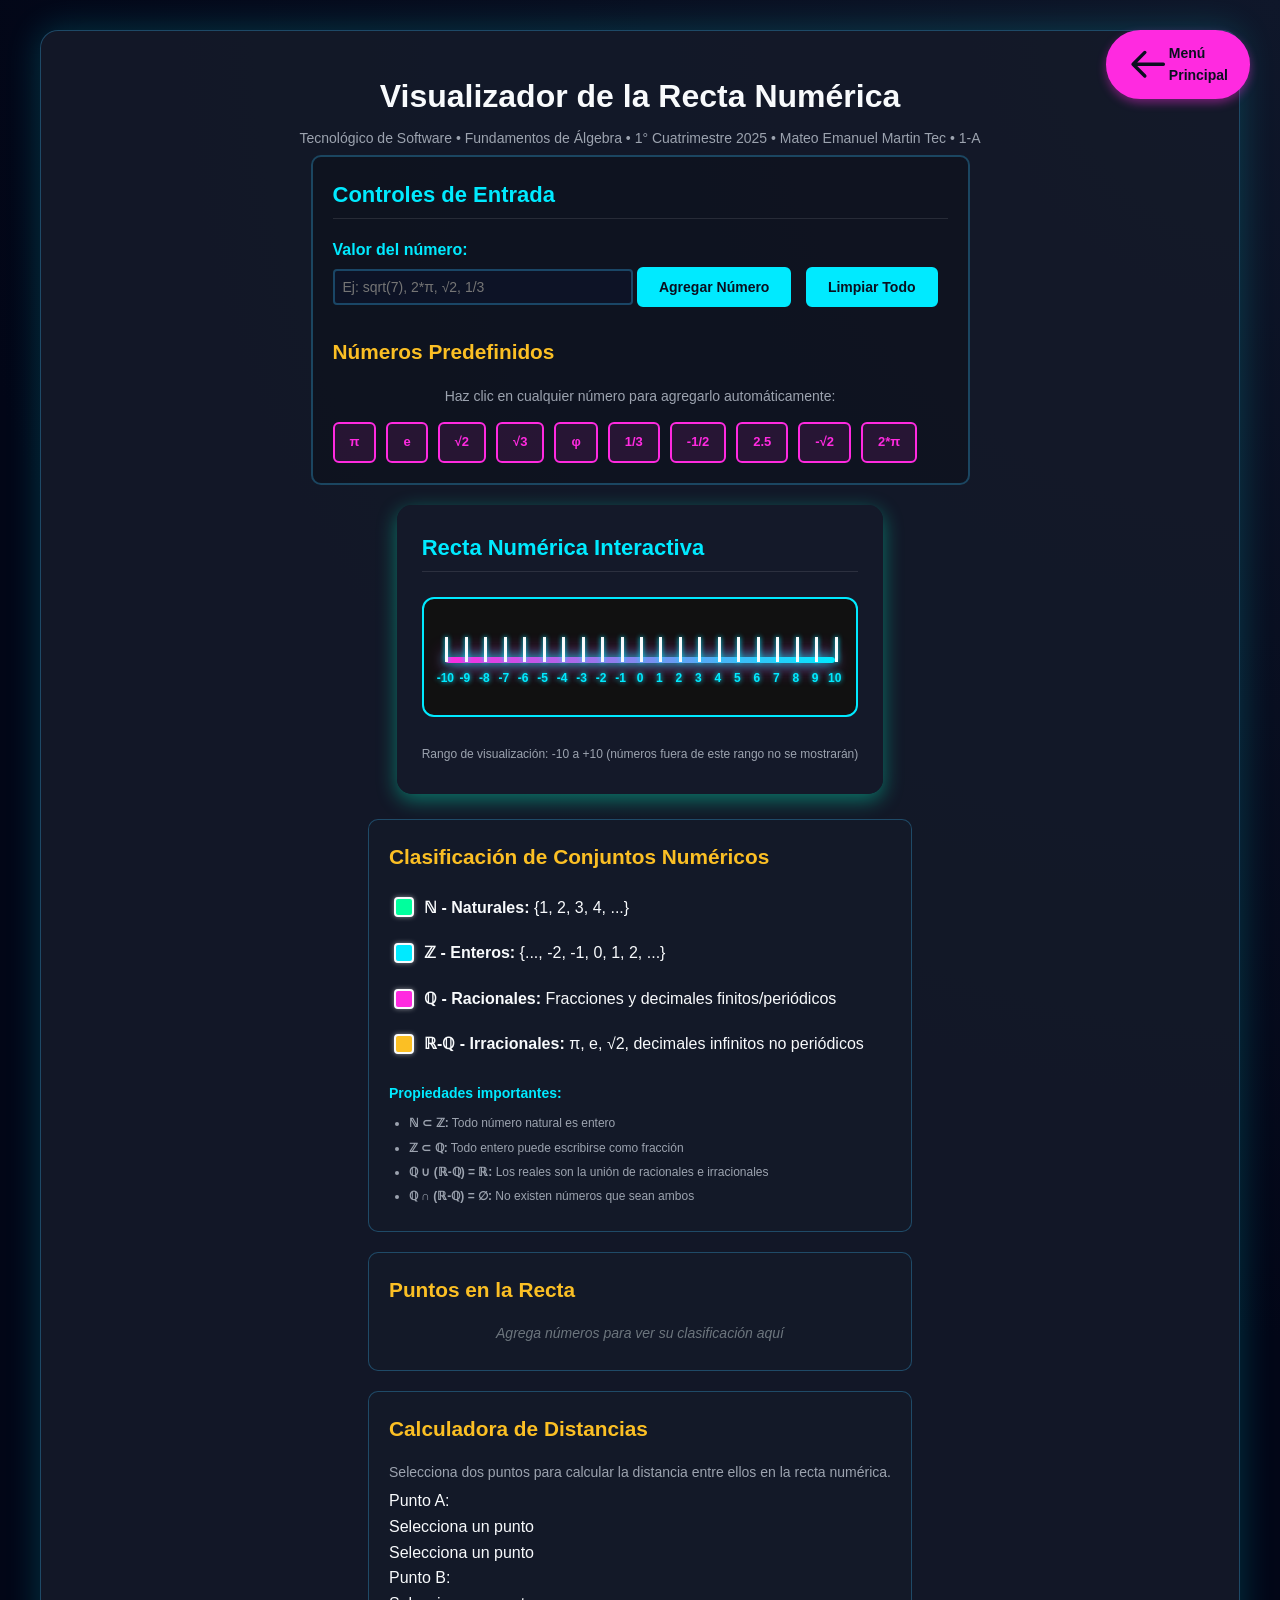
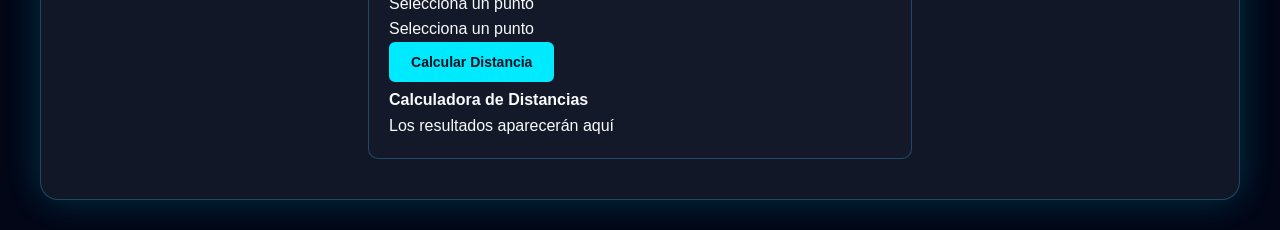
==== commit 97763668: "Se corrigieron los bugs" ====
--- a/actividades/actividad02/index.html
+++ b/actividades/actividad02/index.html
@@ -1,17 +1,1068 @@
-<!DOCTYPE html>
-<html lang="es">
+<!DOCTYPE html> 
+<html lang="es"> 
 <head>
-<meta charset="UTF-8">
 <meta name="viewport" content="width=device-width, initial-scale=1.0">
-<title>Visualizador de la Recta Numérica - Fundamentos de Álgebra</title>
 <link rel="stylesheet" href="../../style.css">
-<!-- Script global -->
-<script src="../../js/script_global.js"></script>
-
-
 </head>
-<body>
-
+
+<body> 
+    
+<div class="container"> 
+<h1>Visualizador de la Recta Numérica</h1> 
+<p>Tecnológico de Software • Fundamentos de Álgebra • 1° 
+Cuatrimestre 2025 • Mateo Emanuel Martin Tec • 1-A</p>
+ <section class="controls"> 
+<h2>Controles de Entrada</h2> 
+<div class="input-group"> 
+<label for="numberInput">Valor del número:</label> 
+<input type="text" id="numberInput"  
+placeholder="Ej: sqrt(7), 2*π, √2, 1/3"> 
+<button type="button" onclick="addNumber()"> 
+Agregar Número 
+</button> 
+<button type="button" onclick="clearAll()"> 
+Limpiar Todo 
+</button> 
+</div> <div class="preset-section"> 
+    <h3>Números Predefinidos</h3> 
+    <p>Haz clic en cualquier número para agregarlo automáticamente:</p> 
+     
+    <div class="preset-numbers"> 
+        <span class="preset-btn" onclick="addPresetNumber('π')">π</span> 
+        <span class="preset-btn" onclick="addPresetNumber('e')">e</span> 
+        <span class="preset-btn" onclick="addPresetNumber('√2')">√2</span> 
+        <span class="preset-btn" onclick="addPresetNumber('√3')">√3</span> 
+        <span class="preset-btn" onclick="addPresetNumber('φ')">φ</span> 
+        <span class="preset-btn" 
+onclick="addPresetNumber('1/3')">1/3</span> 
+        <span class="preset-btn" 
+onclick="addPresetNumber('-1/2')">-1/2</span> 
+        <span class="preset-btn" 
+onclick="addPresetNumber('2.5')">2.5</span> 
+        <span class="preset-btn" 
+onclick="addPresetNumber('-√2')">-√2</span> 
+        <span class="preset-btn" 
+onclick="addPresetNumber('2*π')">2*π</span> 
+    </div> 
+
+</div>  
+</section>
+
+<section class="number-line-container"> 
+<h2>Recta Numérica Interactiva</h2> 
+<div class="number-line" id="numberLine"> 
+<!-- Los elementos de la recta se generan dinámicamente con 
+JavaScript --> 
+</div> 
+<p class="range-info"> 
+<small>Rango de visualización: -10 a +10 (números fuera de 
+este rango no se mostrarán)</small> 
+</p> 
+</section> 
+ 
+<section class="info-panels"> 
+    <!-- Panel de clasificación de conjuntos numéricos --> 
+    <div class="classification-panel"> 
+        <h3>Clasificación de Conjuntos Numéricos</h3> 
+        <div class="classification-legend"> 
+            <div class="legend-item"> 
+                <div class="legend-color naturals"></div> 
+                <span><strong>ℕ - Naturales:</strong> {1, 2, 3, 4, 
+...}</span> 
+            </div> 
+            <div class="legend-item"> 
+                <div class="legend-color integers"></div> 
+                <span><strong>ℤ - Enteros:</strong> {..., -2, -1, 0, 
+1, 2, ...}</span> 
+            </div> 
+            <div class="legend-item"> 
+                <div class="legend-color rationals"></div> 
+                <span><strong>ℚ - Racionales:</strong> Fracciones y 
+decimales finitos/periódicos</span> 
+            </div> 
+            <div class="legend-item"> 
+                <div class="legend-color irrationals"></div> 
+                <span><strong>ℝ-ℚ - Irracionales:</strong> π, e, √2, 
+decimales infinitos no periódicos</span> 
+            </div> 
+        </div> 
+         
+        <div class="classification-info"> 
+            <h4>Propiedades importantes:</h4> 
+            <ul> 
+                <li><strong>ℕ ⊂ ℤ:</strong> Todo número natural es 
+entero</li> 
+                <li><strong>ℤ ⊂ ℚ:</strong> Todo entero puede 
+escribirse como fracción</li>
+ <li><strong>ℚ ∪ (ℝ-ℚ) = ℝ:</strong> Los reales son 
+la unión de racionales e irracionales</li> 
+                <li><strong>ℚ ∩ (ℝ-ℚ) = ∅:</strong> No existen 
+números que sean ambos</li> 
+            </ul> 
+        </div> 
+    </div> 
+
+ <!-- Panel de lista de puntos --> 
+    <div class="points-panel"> 
+        <h3>Puntos en la Recta</h3> 
+        <div id="pointsList"> 
+            <div class="empty-state"> 
+                <p>Agrega números para ver su clasificación 
+automática aquí</p> 
+                <small>Los puntos aparecerán ordenados de menor a 
+mayor</small> 
+            </div> 
+        </div> 
+    </div> 
+
+ <!-- Panel calculadora de distancias --> 
+    <div class="distance-calculator"> 
+        <h3>Calculadora de Distancias</h3> 
+        <p class="calculator-description"> 
+            Selecciona dos puntos para calcular la distancia entre 
+ellos en la recta numérica. 
+        </p> 
+         
+        <div class="distance-inputs"> 
+            <div class="distance-field"> 
+ <label>Punto A:</label> 
+                <div class="custom-select" id="pointA-container"> 
+                    <div class="select-selected" 
+id="pointA-selected">Selecciona un punto</div> 
+                    <div class="select-items" id="pointA-items"> 
+                        <div data-value="">Selecciona un punto</div> 
+                    </div> 
+                </div> 
+            </div> 
+ 
+            <div class="distance-field"> 
+                <label>Punto B:</label> 
+                <div class="custom-select" id="pointB-container"> 
+                    <div class="select-selected" 
+id="pointB-selected">Selecciona un punto</div> 
+                    <div class="select-items" id="pointB-items"> 
+                        <div data-value="">Selecciona un punto</div> 
+                    </div> 
+                </div> 
+            </div> 
+        </div> 
+ 
+        <button type="button" class="distance-btn" 
+onclick="calculateDistance()"> 
+            Calcular Distancia 
+        </button> 
+         
+        <div id="distanceResult"> 
+            <div class="distance-placeholder"> 
+                <div><strong>Calculadora de Distancias</strong></div> 
+                <div>Los resultados aparecerán aquí</div> 
+            </div> 
+        </div> 
+    </div> 
+</section> 
+
+
+</div> 
+
+<script>
+/**
+ * VISUALIZADOR DE LA RECTA NUMÉRICA - JavaScript Corregido
+ * Autor: M. en C. Jorge J. Pedrozo Romero
+ * Tecnológico de Software - Fundamentos de Álgebra
+ * 1° Cuatrimestre 2025
+ * Jesus Fernando Castro Hernandez
+ * 
+ * Este archivo contiene toda la lógica para:
+ * - Parsing de expresiones matemáticas
+ * - Clasificación de números reales
+ * - Visualización en la recta numérica
+ * - Cálculo de distancias entre puntos
+ */
+
+// ========== VARIABLES GLOBALES ==========
+let points = [];
+let currentRange = 10;
+
+// ========== CONSTANTES MATEMÁTICAS ==========
+const CONSTANTS = {
+    // Constantes básicas
+    'π': Math.PI,
+    'pi': Math.PI,
+    'e': Math.E,
+    
+    // Número áureo (phi)
+    'φ': (1 + Math.sqrt(5)) / 2,
+    'phi': (1 + Math.sqrt(5)) / 2,
+    
+    // Tau (2π)
+    'τ': 2 * Math.PI,
+    'tau': 2 * Math.PI,
+    
+    // Logaritmos naturales
+    'ln2': Math.LN2,
+    'ln10': Math.LN10,
+    
+    // Raíces cuadradas comunes
+    '√2': Math.sqrt(2),
+    '√3': Math.sqrt(3),
+    '√5': Math.sqrt(5),
+    '√7': Math.sqrt(7),
+    '√8': Math.sqrt(8),
+    '√10': Math.sqrt(10),
+    '√11': Math.sqrt(11),
+    '√12': Math.sqrt(12),
+    '√13': Math.sqrt(13),
+    '√15': Math.sqrt(15),
+    '√17': Math.sqrt(17),
+    '√19': Math.sqrt(19),
+    '√20': Math.sqrt(20),
+    
+    // Raíces cuadradas negativas
+    '-√2': -Math.sqrt(2),
+    '-√3': -Math.sqrt(3),
+    '-√5': -Math.sqrt(5)
+};
+
+// ========== FUNCIONES DE PARSING DE NÚMEROS ==========
+
+/**
+ * Función principal para convertir texto en número
+ * Maneja constantes, fracciones, raíces y expresiones básicas
+ * @param {string} input - La expresión matemática ingresada
+ * @returns {number|null} - El valor numérico o null si es inválida
+ */
+function parseNumber(input) {
+    // Limpiar el input de espacios en blanco
+    input = input.trim().replace(/\s+/g, '');
+
+    // Verificar si es una constante matemática directa
+    if (CONSTANTS.hasOwnProperty(input)) {
+        return CONSTANTS[input];
+    }
+
+    // Reemplazar constantes matemáticas en la expresión
+    let processedInput = input;
+    for (const [symbol, value] of Object.entries(CONSTANTS)) {
+        // Crear expresión regular para reemplazar el símbolo
+        const regex = new RegExp(symbol.replace(/[.*+?^${}()|[\]\\]/g, '\\$&'), 'g');
+        processedInput = processedInput.replace(regex, value.toString());
+    }
+
+    // Manejar fracciones simples (sin otros operadores)
+    if (input.includes('/') && !input.includes('*') && !input.includes('+') && !input.includes('-', 1)) {
+        const parts = input.split('/');
+        if (parts.length === 2) {
+            const numerator = parseFloat(parts[0]);
+            const denominator = parseFloat(parts[1]);
+            
+            // Verificar que ambos son números válidos y denominador no es cero
+            if (!isNaN(numerator) && !isNaN(denominator) && denominator !== 0) {
+                return numerator / denominator;
+            }
+        }
+    }
+
+    // Manejar raíces cuadradas básicas con símbolo √ (sin otros operadores)
+    if (input.startsWith('√') && !input.includes('*') && !input.includes('+') && !input.includes('-', 1)) {
+        const radicand = parseFloat(input.slice(1));
+        if (!isNaN(radicand) && radicand >= 0) {
+            return Math.sqrt(radicand);
+        }
+    }
+
+    // Manejar raíces cuadradas negativas
+    if (input.startsWith('-√') && !input.includes('*') && !input.includes('+')) {
+        const radicand = parseFloat(input.slice(2));
+        if (!isNaN(radicand) && radicand >= 0) {
+            return -Math.sqrt(radicand);
+        }
+    }
+
+    // Manejar función sqrt() con cualquier expresión dentro
+    if (input.includes('sqrt(')) {
+        // Patrón para encontrar sqrt(cualquier expresión)
+        const sqrtPattern = /sqrt\(([^)]+)\)/g;
+        let processedInputSqrt = input;
+        let match;
+        
+        // Procesar todas las ocurrencias de sqrt()
+        while ((match = sqrtPattern.exec(input)) !== null) {
+            const innerExpression = match[1];
+            let innerValue;
+            
+            // Evaluar la expresión dentro del sqrt()
+            try {
+                // Para fracciones simples dentro de sqrt()
+                if (innerExpression.includes('/') && !innerExpression.includes('*') && 
+                    !innerExpression.includes('+') && !innerExpression.includes('-', 1)) {
+                    const parts = innerExpression.split('/');
+                    if (parts.length === 2) {
+                        const num = parseFloat(parts[0]);
+                        const den = parseFloat(parts[1]);
+                        if (!isNaN(num) && !isNaN(den) && den !== 0) {
+                            innerValue = num / den;
+                        }
+                    }
+                } else {
+                    // Para otras expresiones, evaluar directamente
+                    const safeChars = /^[0-9+\-*/.() ]+$/;
+                    if (safeChars.test(innerExpression)) {
+                        innerValue = Function('"use strict"; return (' + innerExpression + ')')();
+                    } else {
+                        innerValue = parseFloat(innerExpression);
+                    }
+                }
+                
+                // Si el valor interno es válido, calcular su raíz cuadrada
+                if (!isNaN(innerValue) && innerValue >= 0) {
+                    const sqrtValue = Math.sqrt(innerValue);
+                    processedInputSqrt = processedInputSqrt.replace(match[0], sqrtValue.toString());
+                }
+            } catch (e) {
+                // Si falla la evaluación, continuar con el siguiente
+                continue;
+            }
+        }
+        
+        // Si la entrada era solo una raíz simple, devolver el resultado directamente
+        if (/^sqrt\([^)]+\)$/.test(input)) {
+            const innerExpression = input.match(/sqrt\(([^)]+)\)/)[1];
+            let innerValue;
+            
+            try {
+                // Para fracciones dentro de sqrt()
+                if (innerExpression.includes('/') && !innerExpression.includes('*') && 
+                    !innerExpression.includes('+') && !innerExpression.includes('-', 1)) {
+                    const parts = innerExpression.split('/');
+                    if (parts.length === 2) {
+                        const num = parseFloat(parts[0]);
+                        const den = parseFloat(parts[1]);
+                        if (!isNaN(num) && !isNaN(den) && den !== 0) {
+                            innerValue = num / den;
+                        }
+                    }
+                } else {
+                    // Para expresiones o números simples
+                    const safeChars = /^[0-9+\-*/.() ]+$/;
+                    if (safeChars.test(innerExpression)) {
+                        innerValue = Function('"use strict"; return (' + innerExpression + ')')();
+                    } else {
+                        innerValue = parseFloat(innerExpression);
+                    }
+                }
+                
+                // Retornar la raíz cuadrada si es válida
+                if (!isNaN(innerValue) && innerValue >= 0) {
+                    return Math.sqrt(innerValue);
+                }
+            } catch (e) {
+                // Si falla la evaluación, continuar con el flujo normal
+            }
+        }
+        
+        // Si había múltiples sqrt() o expresiones complejas, usar el input procesado
+        input = processedInputSqrt;
+    }
+
+    // Evaluar expresiones matemáticas más complejas
+    try {
+        // Reemplazar operadores por equivalentes de JavaScript
+        processedInput = processedInput.replace(/\^/g, '**'); // Potencias
+
+        // Verificar que solo contiene caracteres seguros para evaluar
+        const safeChars = /^[0-9+\-*/.() ]+$/;
+        if (safeChars.test(processedInput)) {
+            const result = Function('"use strict"; return (' + processedInput + ')')();
+            if (typeof result === 'number' && !isNaN(result) && isFinite(result)) {
+                return result;
+            }
+        }
+    } catch (e) {
+        // Si falla la evaluación, continuar con el parsing normal
+    }
+
+    // Intentar parsear como número decimal normal
+    const num = parseFloat(processedInput);
+    if (!isNaN(num)) {
+        return num;
+    }
+
+    // Si nada funcionó, retornar null
+    return null;
+}
+
+// ========== FUNCIONES DE NORMALIZACIÓN Y CLASIFICACIÓN ==========
+
+/**
+ * Normaliza una expresión matemática para facilitar el análisis
+ * @param {string} expr - La expresión a normalizar
+ * @returns {string} - La expresión normalizada
+ */
+function normalizeExpression(expr) {
+    return expr.replace(/\s/g, '')          // Remover espacios
+              .replace(/\*\*/g, '^')        // Convertir ** a ^
+              .toLowerCase();               // Convertir a minúsculas para pi, e, etc.
+}
+
+/**
+ * Clasifica expresiones matemáticas complejas
+ * @param {string} expression - La expresión matemática original
+ * @param {number} result - El resultado numérico de la expresión
+ * @returns {string} - El tipo de número ('naturals', 'integers', 'rationals', 'irrationals')
+ */
+function classifyExpression(expression, result) {
+    const normalizedExpr = normalizeExpression(expression);
+
+    // Casos muy específicos donde sabemos que el resultado es racional
+    const knownRationalResults = [
+        // División de iguales = 1
+        { pattern: /^π\/π$/, result: 1 },
+        { pattern: /^pi\/pi$/, result: 1 },
+        { pattern: /^e\/e$/, result: 1 },
+        { pattern: /^φ\/φ$/, result: 1 },
+        { pattern: /^phi\/phi$/, result: 1 },
+        { pattern: /^τ\/τ$/, result: 1 },
+        { pattern: /^tau\/tau$/, result: 1 },
+        { pattern: /^√2\/√2$/, result: 1 },
+        { pattern: /^√3\/√3$/, result: 1 },
+        { pattern: /^√5\/√5$/, result: 1 },
+
+        // Resta de iguales = 0
+        { pattern: /^π-π$/, result: 0 },
+        { pattern: /^pi-pi$/, result: 0 },
+        { pattern: /^e-e$/, result: 0 },
+
+        // Casos especiales conocidos
+        { pattern: /^2\*π\/τ$/, result: 1 },
+        { pattern: /^τ\/2\*π$/, result: 1 },
+    ];
+
+    // Verificar casos conocidos que resultan en números racionales
+    for (const knownCase of knownRationalResults) {
+        if (knownCase.pattern.test(normalizedExpr)) {
+            if (Math.abs(result - knownCase.result) < 0.0001) {
+                if (knownCase.result > 0 && Number.isInteger(knownCase.result)) {
+                    return 'naturals';
+                }
+                if (Number.isInteger(knownCase.result)) {
+                    return 'integers';
+                }
+                return 'rationals';
+            }
+        }
+    }
+
+    // Casos especiales donde el resultado es racional/entero a pesar de involucrar irracionales
+    const specialRationalCases = [
+        // Casos que resultan en 1
+        /π\/π/, /pi\/pi/, /e\/e/, /φ\/φ/, /phi\/phi/, /τ\/τ/, /tau\/tau/,
+        /√2\/√2/, /√3\/√3/, /√5\/√5/,
+
+        // Casos que resultan en números racionales conocidos
+        /π\/-π/, /pi\/-pi/, /e\/-e/, /φ\/-φ/, /phi\/-phi/,
+        /-π\/π/, /-pi\/pi/, /-e\/e/, /-φ\/φ/, /-phi\/phi/,
+
+        // Casos como e/2e = 0.5 (necesitamos ser más específicos)
+        /e\/2\*e/, /π\/2\*π/, /pi\/2\*pi/
+    ];
+
+    // Verificar casos especiales que dan resultados racionales
+    for (const pattern of specialRationalCases) {
+        if (pattern.test(expression.replace(/\s/g, ''))) {
+            // Si el resultado es un entero positivo, es natural
+            if (result > 0 && Number.isInteger(result)) {
+                return 'naturals';
+            }
+            // Si es entero, es entero
+            if (Number.isInteger(result)) {
+                return 'integers';
+            }
+            // Si no, es racional
+            return 'rationals';
+        }
+    }
+
+    // Lista de símbolos irracionales para detectar en expresiones
+    const irrationalSymbols = ['π', 'pi', 'e', 'φ', 'phi', 'τ', 'tau', 'ln2', 'ln10', '√', 'sqrt'];
+
+    // Verificar si la expresión contiene números irracionales
+    const containsIrrationals = irrationalSymbols.some(symbol => expression.includes(symbol));
+
+    if (containsIrrationals) {
+        // Casos especiales donde suma/resta de irracionales puede dar resultado racional
+        const rationalResultPatterns = [
+            // Casos como π + (-π) = 0, e - e = 0
+            /π\+\(-π\)/, /pi\+\(-pi\)/, /e\+\(-e\)/, /φ\+\(-φ\)/, /phi\+\(-phi\)/,
+            /π-π/, /pi-pi/, /e-e/, /φ-φ/, /phi-phi/, /τ-τ/, /tau-tau/,
+            /√2-√2/, /√3-√3/, /√5-√5/,
+
+            // Otros casos especiales conocidos
+            /2\*π\/τ/, /2\*pi\/tau/, /τ\/2\*π/, /tau\/2\*pi/
+        ];
+
+        // Verificar si es un caso especial que da resultado racional
+        const isSpecialRational = rationalResultPatterns.some(pattern =>
+            pattern.test(expression.replace(/\s/g, ''))
+        );
+
+        if (isSpecialRational) {
+            if (result > 0 && Number.isInteger(result)) {
+                return 'naturals';
+            }
+            if (Number.isInteger(result)) {
+                return 'integers';
+            }
+            return 'rationals';
+        }
+
+        // Si contiene irracionales y no es un caso especial, probablemente es irracional
+        return 'irrationals';
+    }
+
+    // Si no contiene irracionales, clasificar normalmente por el resultado
+    if (result > 0 && Number.isInteger(result)) {
+        return 'naturals';
+    }
+    if (Number.isInteger(result)) {
+        return 'integers';
+    }
+    return 'rationals';
+}
+
+/**
+ * Clasifica un número según su tipo matemático
+ * @param {number} num - El valor numérico a clasificar
+ * @param {string} originalInput - La expresión original ingresada
+ * @returns {string} - El tipo de número ('naturals', 'integers', 'rationals', 'irrationals')
+ */
+function classifyNumber(num, originalInput) {
+    // Verificar si es un número natural (entero positivo)
+    if (num > 0 && Number.isInteger(num)) {
+        return 'naturals';
+    }
+    
+    // Verificar si es un número entero
+    if (Number.isInteger(num)) {
+        return 'integers';
+    }
+    
+    // Lista de constantes irracionales conocidas
+    const irrationalConstants = [
+        'π', 'pi', 'e', 'φ', 'phi', 'τ', 'tau', 'ln2', 'ln10', 
+        '√2', '√3', '√5', '√7', '√8', '√10', '√11', '√12', '√13', '√15', '√17', '√19', '√20',
+        '-√2', '-√3', '-√5'
+    ];
+    
+    // Si es una constante irracional directa
+    if (irrationalConstants.includes(originalInput)) {
+        return 'irrationals';
+    }
+    
+    // Verificar si contiene sqrt() y clasificar según el contenido
+    if (originalInput.includes('sqrt(')) {
+        const sqrtMatch = originalInput.match(/sqrt\(([^)]+)\)/);
+        if (sqrtMatch) {
+            const innerExpression = sqrtMatch[1];
+            let innerValue;
+            
+            try {
+                // Evaluar lo que está dentro del sqrt()
+                if (innerExpression.includes('/') && !innerExpression.includes('*') && 
+                    !innerExpression.includes('+') && !innerExpression.includes('-', 1)) {
+                    // Fracción simple
+                    const parts = innerExpression.split('/');
+                    if (parts.length === 2) {
+                        const num = parseFloat(parts[0]);
+                        const den = parseFloat(parts[1]);
+                        if (!isNaN(num) && !isNaN(den) && den !== 0) {
+                            innerValue = num / den;
+                        }
+                    }
+                } else {
+                    // Expresión o número simple
+                    const safeChars = /^[0-9+\-*/.() ]+$/;
+                    if (safeChars.test(innerExpression)) {
+                        innerValue = Function('"use strict"; return (' + innerExpression + ')')();
+                    } else {
+                        innerValue = parseFloat(innerExpression);
+                    }
+                }
+                
+                if (!isNaN(innerValue) && innerValue >= 0) {
+                    const sqrtResult = Math.sqrt(innerValue);
+                    
+                    // Verificar si es un cuadrado perfecto
+                    const isInteger = Number.isInteger(sqrtResult);
+                    
+                    if (isInteger) {
+                        // Es cuadrado perfecto
+                        if (sqrtResult > 0) {
+                            return 'naturals';
+                        } else if (sqrtResult === 0) {
+                            return 'integers';
+                        }
+                    } else {
+                        // No es cuadrado perfecto, es irracional
+                        return 'irrationals';
+                    }
+                }
+            } catch (e) {
+                // Si hay error en la evaluación, asumir que es irracional
+                return 'irrationals';
+            }
+        }
+    }
+    
+    // Analizar expresiones con operaciones matemáticas
+    if (originalInput.includes('*') || originalInput.includes('+') || 
+        originalInput.includes('-') || originalInput.includes('/')) {
+        return classifyExpression(originalInput, num);
+    }
+    
+    // Verificar si es una fracción simple (racional)
+    if (originalInput.includes('/')) {
+        return 'rationals';
+    }
+    
+    // Si es decimal, asumimos que es racional a menos que se especifique lo contrario
+    return 'rationals';
+}
+
+/**
+ * Obtiene el nombre completo de la clasificación matemática
+ * @param {string} classification - El tipo de clasificación
+ * @returns {string} - El nombre completo con símbolo matemático
+ */
+function getClassificationName(classification) {
+    const names = {
+        'naturals': 'ℕ (Naturales)',
+        'integers': 'ℤ (Enteros)', 
+        'rationals': 'ℚ (Racionales)',
+        'irrationals': 'ℝ-ℚ (Irracionales)'
+    };
+    return names[classification] || 'No clasificado';
+}
+
+// ========== FUNCIONES DE INTERFAZ DE USUARIO ==========
+
+/**
+ * Agrega un número desde el input principal
+ * Valida el formato, rango y duplicados antes de agregar
+ */
+function addNumber() {
+    const input = document.getElementById('numberInput').value;
+    
+    if (!input) {
+        alert('Por favor ingresa un número');
+        return;
+    }
+    
+    const value = parseNumber(input);
+    if (value === null) {
+        alert('Formato de número no válido. Ejemplos válidos: sqrt(7), 2*π, 1/e, √2, -1/2');
+        return;
+    }
+    
+    if (Math.abs(value) > currentRange) {
+        alert(`El número está fuera del rango actual (-${currentRange} a ${currentRange}). Cambia el rango de visualización.`);
+        return;
+    }
+    
+    // Verificar si el punto ya existe (con tolerancia para errores de punto flotante)
+    const existingPoint = points.find(p => Math.abs(p.value - value) < 0.0001);
+    if (existingPoint) {
+        alert('Este número ya está en la recta numérica');
+        return;
+    }
+    
+    // Clasificar el número y agregarlo al array
+    const classification = classifyNumber(value, input);
+    
+    points.push({
+        value: value,
+        originalInput: input,
+        classification: classification
+    });
+    
+    // Limpiar el input y actualizar la visualización
+    document.getElementById('numberInput').value = '';
+    updateDisplay();
+}
+
+/**
+ * Agrega un número predefinido desde los botones
+ * @param {string} input - La expresión del número predefinido
+ */
+function addPresetNumber(input) {
+    const value = parseNumber(input);
+    
+    if (value === null || Math.abs(value) > currentRange) {
+        alert(`El número ${input} está fuera del rango actual`);
+        return;
+    }
+    
+    // Verificar si el punto ya existe
+    const existingPoint = points.find(p => Math.abs(p.value - value) < 0.0001);
+    if (existingPoint) {
+        alert('Este número ya está en la recta numérica');
+        return;
+    }
+    
+    // Clasificar el número y agregarlo
+    const classification = classifyNumber(value, input);
+    
+    points.push({
+        value: value,
+        originalInput: input,
+        classification: classification
+    });
+    
+    // Actualizar la visualización
+    updateDisplay();
+}
+
+/**
+ * Elimina todos los puntos de la recta numérica
+ */
+function clearAll() {
+    points = [];
+    updateDisplay();
+}
+
+/**
+ * Actualiza toda la visualización (recta, lista y selectores)
+ */
+function updateDisplay() {
+    drawNumberLine();
+    updatePointsList();
+    updateDistanceSelectors();
+}
+
+// ========== FUNCIONES DE VISUALIZACIÓN ==========
+
+/**
+ * Dibuja la recta numérica con todas las marcas y puntos
+ */
+function drawNumberLine() {
+    const numberLine = document.getElementById('numberLine');
+    numberLine.innerHTML = '';
+    
+    // Crear la línea base de la recta
+    const line = document.createElement('div');
+    line.className = 'line';
+    numberLine.appendChild(line);
+    
+    // Crear marcas de graduación
+    const tickCount = currentRange * 2 + 1; // De -range a +range
+    for (let i = 0; i < tickCount; i++) {
+        const value = -currentRange + i;
+        const percentage = (i / (tickCount - 1)) * 90 + 5; // 5% de margen a cada lado
+        
+        // Crear la marca vertical
+        const tick = document.createElement('div');
+        tick.className = 'tick';
+        tick.style.left = percentage + '%';
+        numberLine.appendChild(tick);
+        
+        // Crear la etiqueta numérica
+        const label = document.createElement('div');
+        label.className = 'tick-label';
+        label.style.left = percentage + '%';
+        label.textContent = value;
+        numberLine.appendChild(label);
+    }
+    
+    // Agregar los puntos de números agregados
+    points.forEach((point, index) => {
+        const percentage = ((point.value + currentRange) / (2 * currentRange)) * 90 + 5;
+        
+        // Crear el elemento visual del punto
+        const pointElement = document.createElement('div');
+        pointElement.className = `number-point ${point.classification}`;
+        pointElement.style.left = percentage + '%';
+        pointElement.draggable = false;
+        
+        // Crear la etiqueta del punto
+        const pointLabel = document.createElement('div');
+        pointLabel.className = 'point-label';
+        pointLabel.textContent = `${point.originalInput} ≈ ${point.value.toFixed(3)}`;
+        pointElement.appendChild(pointLabel);
+        
+        // Agregar evento de clic para eliminar
+        pointElement.onclick = () => removePoint(index);
+        pointElement.title = `${point.originalInput} (${getClassificationName(point.classification)})\nHaz clic para eliminar`;
+        
+        numberLine.appendChild(pointElement);
+    });
+}
+
+/**
+ * Elimina un punto específico de la recta
+ * @param {number} index - El índice del punto a eliminar
+ */
+function removePoint(index) {
+    if (confirm('¿Deseas eliminar este punto?')) {
+        points.splice(index, 1);
+        updateDisplay();
+    }
+}
+
+/**
+ * Actualiza la lista de puntos ordenada por valor
+ */
+function updatePointsList() {
+    const pointsList = document.getElementById('pointsList');
+    
+    // Si no hay puntos, mostrar mensaje informativo
+    if (points.length === 0) {
+        pointsList.innerHTML = '<p style="color: #6c757d; font-style: italic;">Agrega números para ver su clasificación aquí</p>';
+        return;
+    }
+    
+    // Ordenar puntos por valor de menor a mayor
+    const sortedPoints = [...points].sort((a, b) => a.value - b.value);
+    
+    // Generar HTML para cada punto
+    pointsList.innerHTML = sortedPoints.map(point => `
+        <div class="point-item" style="border-left-color: ${getClassificationColor(point.classification)}">
+            <div>
+                <strong>${point.originalInput}</strong> ≈ ${point.value.toFixed(6)}
+                <br>
+                <small>${getClassificationName(point.classification)}</small>
+            </div>
+            <div style="text-align: right;">
+                <small>Posición: ${point.value.toFixed(3)}</small>
+            </div>
+        </div>
+    `).join('');
+}
+
+/**
+ * Obtiene el color asociado a cada tipo de número
+ * @param {string} classification - El tipo de clasificación
+ * @returns {string} - El código de color hexadecimal
+ */
+function getClassificationColor(classification) {
+    const colors = {
+        'naturals': '#e74c3c',
+        'integers': '#f39c12',
+        'rationals': '#27ae60',
+        'irrationals': '#8e44ad'
+    };
+    return colors[classification] || '#3498db';
+}
+
+// ========== CALCULADORA DE DISTANCIAS ==========
+
+/**
+ * Actualiza los selectores de la calculadora de distancias
+ */
+function updateDistanceSelectors() {
+    const pointAItems = document.getElementById('pointA-items');
+    const pointBItems = document.getElementById('pointB-items');
+    const pointASelected = document.getElementById('pointA-selected');
+    const pointBSelected = document.getElementById('pointB-selected');
+    
+    // Limpiar las opciones existentes
+    pointAItems.innerHTML = '<div data-value="">Selecciona un punto</div>';
+    pointBItems.innerHTML = '<div data-value="">Selecciona un punto</div>';
+    
+    // Resetear el texto seleccionado si no hay puntos
+    if (points.length === 0) {
+        pointASelected.textContent = 'Selecciona un punto';
+        pointBSelected.textContent = 'Selecciona un punto';
+        document.getElementById('pointA-container').setAttribute('data-value', '');
+        document.getElementById('pointB-container').setAttribute('data-value', '');
+        return;
+    }
+    
+    // Agregar cada punto como opción en ambos selectores
+    points.forEach((point, index) => {
+        const optionText = `${point.originalInput} (${point.value.toFixed(3)})`;
+        
+        // Crear opción para el selector A
+        const optionA = document.createElement('div');
+        optionA.setAttribute('data-value', index);
+        optionA.textContent = optionText;
+        pointAItems.appendChild(optionA);
+        
+        // Crear opción para el selector B
+        const optionB = document.createElement('div');
+        optionB.setAttribute('data-value', index);
+        optionB.textContent = optionText;
+        pointBItems.appendChild(optionB);
+    });
+}
+
+/**
+ * Calcula la distancia entre dos puntos seleccionados
+ */
+function calculateDistance() {
+    const pointAValue = document.getElementById('pointA-container').getAttribute('data-value');
+    const pointBValue = document.getElementById('pointB-container').getAttribute('data-value');
+    const resultDiv = document.getElementById('distanceResult');
+
+    // Verificar que ambos puntos estén seleccionados
+    if (!pointAValue || !pointBValue) {
+        resultDiv.innerHTML = '<div style="color: #dc3545;">Selecciona ambos puntos para calcular la distancia</div>';
+        return;
+    }
+
+    // Verificar que los puntos sean diferentes
+    if (pointAValue === pointBValue) {
+        resultDiv.innerHTML = '<div style="color: #dc3545;">Selecciona dos puntos diferentes</div>';
+        return;
+    }
+
+    // Obtener los puntos seleccionados
+    const pointA = points[parseInt(pointAValue)];
+    const pointB = points[parseInt(pointBValue)];
+    
+    // Calcular la distancia como valor absoluto de la diferencia
+    const distance = Math.abs(pointA.value - pointB.value);
+
+    // Mostrar el resultado formateado
+    resultDiv.innerHTML = `
+        <div class="distance-result">
+            <strong>Distancia entre ${pointA.originalInput} y ${pointB.originalInput}:</strong><br>
+            |${pointA.value.toFixed(3)} - ${pointB.value.toFixed(3)}| = ${distance.toFixed(6)} unidades
+        </div>
+    `;
+}
+
+// ========== SELECTORES PERSONALIZADOS ==========
+
+/**
+ * Inicializa los selectores personalizados para la calculadora de distancias
+ */
+function initCustomSelects() {
+    ['pointA', 'pointB'].forEach(selectId => {
+        const container = document.getElementById(selectId + '-container');
+        const selected = document.getElementById(selectId + '-selected');
+        const items = document.getElementById(selectId + '-items');
+
+        // Manejar clic en el selector principal
+        selected.addEventListener('click', function(e) {
+            e.stopPropagation();
+
+            // Cerrar otros dropdowns primero
+            document.querySelectorAll('.select-items').forEach(otherItems => {
+                if (otherItems !== items) {
+                    otherItems.classList.remove('show');
+                }
+            });
+            document.querySelectorAll('.select-selected').forEach(otherSelected => {
+                if (otherSelected !== selected) {
+                    otherSelected.classList.remove('select-arrow-active');
+                }
+            });
+
+            // Alternar el estado del dropdown actual
+            const isCurrentlyOpen = items.classList.contains('show');
+            if (isCurrentlyOpen) {
+                items.classList.remove('show');
+                selected.classList.remove('select-arrow-active');
+                adjustZIndex(null); // Resetear z-index
+            } else {
+                items.classList.add('show');
+                selected.classList.add('select-arrow-active');
+                adjustZIndex(selectId); // Aumentar z-index para el selector activo
+            }
+        });
+
+        // Manejar clics en las opciones del dropdown
+        items.addEventListener('click', function(e) {
+            e.stopPropagation();
+            if (e.target.hasAttribute('data-value')) {
+                // Actualizar el texto mostrado
+                selected.textContent = e.target.textContent;
+                container.setAttribute('data-value', e.target.getAttribute('data-value'));
+
+                // Remover clase 'selected' de todas las opciones
+                items.querySelectorAll('.selected').forEach(item => item.classList.remove('selected'));
+
+                // Agregar clase 'selected' a la opción clickeada
+                e.target.classList.add('selected');
+
+                // Cerrar el dropdown
+                items.classList.remove('show');
+                selected.classList.remove('select-arrow-active');
+                adjustZIndex(null); // Resetear z-index
+            }
+        });
+    });
+}
+
+/**
+ * Cierra todos los selectores personalizados abiertos
+ */
+function closeAllSelect() {
+    document.querySelectorAll('.select-items').forEach(items => {
+        items.classList.remove('show');
+    });
+    document.querySelectorAll('.select-selected').forEach(selected => {
+        selected.classList.remove('select-arrow-active');
+    });
+}
+
+/**
+ * Ajusta los z-index para evitar problemas de superposición en los dropdowns
+ * @param {string|null} activeSelectId - ID del selector activo o null para resetear
+ */
+function adjustZIndex(activeSelectId) {
+    // Resetear todos los z-indexes a valores base
+    document.querySelectorAll('.distance-field').forEach(field => {
+        field.style.zIndex = '100';
+    });
+    document.querySelectorAll('.distance-field .custom-select').forEach(select => {
+        select.style.zIndex = '101';
+    });
+    document.querySelectorAll('.distance-field .select-items').forEach(items => {
+        items.style.zIndex = '1000';
+    });
+
+    // Aumentar el z-index del selector activo
+    if (activeSelectId) {
+        const activeField = document.getElementById(activeSelectId + '-container').closest('.distance-field');
+        const activeSelect = document.getElementById(activeSelectId + '-container');
+        const activeItems = document.getElementById(activeSelectId + '-items');
+
+        if (activeField) activeField.style.zIndex = '2000';
+        if (activeSelect) activeSelect.style.zIndex = '2001';
+        if (activeItems) activeItems.style.zIndex = '12000';
+    }
+}
+
+// ========== INICIALIZACIÓN Y EVENT LISTENERS ==========
+
+/**
+ * Event listener para detectar Enter en el input de números
+ */
+document.getElementById('numberInput').addEventListener('keypress', function(e) {
+    if (e.key === 'Enter') {
+        addNumber();
+    }
+});
+
+/**
+ * Event listener para cerrar dropdowns al hacer clic fuera de ellos
+ */
+document.addEventListener('click', function(e) {
+    if (!e.target.closest('.custom-select')) {
+        closeAllSelect();
+        adjustZIndex(null); // Resetear z-index
+    }
+});
+
+// ========== INICIALIZACIÓN DE LA APLICACIÓN ==========
+
+// Inicializar los selectores personalizados
+initCustomSelects();
+
+// Mostrar la visualización inicial
+updateDisplay();
+ 
+</script> 
 <a href="../../index.html" id="return-btn">
     <svg fill="none" stroke="currentColor" viewBox="0 0 24 24">
         <path stroke-linecap="round" stroke-linejoin="round" stroke-width="2"
@@ -20,170 +1071,5 @@
     Menú Principal
 </a>
 
-<div class="container">
-<h1>Visualizador de la Recta Numérica</h1>
-<p>Tecnológico de Software • Fundamentos de Álgebra • 1° Cuatrimestre 2025</p>
-<p><b>Alumno:</b> Mateo Martin • <b>Profesor:</b> Jorge Pedrozo • <b>Grupo:</b> 1-A</p>
-
-<div class="controls">
-    <div class="input-group">
-        <label for="numberInput">Ingresa un número:</label>
-        <input type="text" id="numberInput" placeholder="Ejemplo: 3, -2.5, √2, π, e">
-    </div>
-    <button onclick="addNumber()">Agregar a la recta</button>
-    <button onclick="clearPoints()">Limpiar</button>
-</div>
-
-<div class="preset-section">
-    <h3>Números predefinidos:</h3>
-    <button class="preset-btn" onclick="addPresetNumber('√2')">√2</button>
-    <button class="preset-btn" onclick="addPresetNumber('√3')">√3</button>
-    <button class="preset-btn" onclick="addPresetNumber('π')">π</button>
-    <button class="preset-btn" onclick="addPresetNumber('e')">e</button>
-    <button class="preset-btn" onclick="addPresetNumber('φ')">φ</button>
-</div>
-
-<div class="number-line-container">
-    <h2>Recta Numérica</h2>
-    <div id="numberLine" class="number-line">
-        <div class="line"></div>
-    </div>
-</div>
-
-<div class="info-panels">
-    <div class="classification-panel">
-        <h3>Clasificación de Números</h3>
-        <ul>
-            <li><span class="legend-color naturals"></span> Naturales (ℕ)</li>
-            <li><span class="legend-color integers"></span> Enteros (ℤ)</li>
-            <li><span class="legend-color rationals"></span> Racionales (ℚ)</li>
-            <li><span class="legend-color irrationals"></span> Irracionales (𝕀)</li>
-        </ul>
-    </div>
-
-    <div class="points-panel">
-        <h3>Puntos en la Recta</h3>
-        <div id="pointsList"></div>
-    </div>
-
-    <div class="distance-calculator">
-        <h3>Calculadora de Distancias</h3>
-        <div class="custom-select" id="pointA-container"></div>
-        <div class="custom-select" id="pointB-container"></div>
-        <button onclick="calculateDistance()">Calcular distancia</button>
-        <div id="distanceResult"></div>
-    </div>
-</div>
-</div>
-
-<script>
-let points = [];
-const numberLine = document.getElementById("numberLine");
-const pointsList = document.getElementById("pointsList");
-
-function parseNumber(input) {
-    input = input.trim();
-    if (input === "π") return Math.PI;
-    if (input === "e") return Math.E;
-    if (input === "φ") return (1 + Math.sqrt(5)) / 2;
-    if (input.startsWith("√")) {
-        const v = parseFloat(input.slice(1));
-        return isNaN(v) ? NaN : Math.sqrt(v);
-    }
-    return parseFloat(input);
-}
-
-function classifyNumber(num) {
-    if (Math.abs(num - Math.round(num)) < 1e-9) {
-        num = Math.round(num);
-        return num > 0 ? "naturals" : "integers";
-    }
-    const irr = [Math.PI, Math.E, (1 + Math.sqrt(5)) / 2];
-    if (irr.some(i => Math.abs(num - i) < 1e-9)) return "irrationals";
-    return "rationals";
-}
-
-function addNumber() {
-    const input = document.getElementById("numberInput").value;
-    const value = parseNumber(input);
-
-    if (isNaN(value)) {
-        try { showFeedback("Número no válido", "error"); }
-        catch { console.warn("showFeedback no está definido."); }
-        return;
-    }
-
-    points.push({ value, label: input, type: classifyNumber(value) });
-    renderPoints();
-}
-
-function addPresetNumber(num) {
-    document.getElementById("numberInput").value = num;
-    addNumber();
-}
-
-function clearPoints() {
-    points = [];
-    renderPoints();
-}
-
-function renderPoints() {
-    numberLine.querySelectorAll(".number-point,.tick,.tick-label").forEach(e => e.remove());
-    pointsList.innerHTML = "";
-
-    const current = points.length ? points : [{ value: 0, label: "0", type: classifyNumber(0) }];
-
-    const min = Math.min(...current.map(p => p.value), -5);
-    const max = Math.max(...current.map(p => p.value), 5);
-    const range = max - min;
-    const lineLen = 90;
-
-    for (let i = Math.floor(min); i <= Math.ceil(max); i++) {
-        const pos = ((i - min) / range) * lineLen + 5;
-        const tick = document.createElement("div");
-        tick.className = "tick";
-        tick.style.left = pos + "%";
-        numberLine.appendChild(tick);
-
-        const label = document.createElement("div");
-        label.className = "tick-label";
-        label.style.left = pos + "%";
-        label.textContent = i;
-        numberLine.appendChild(label);
-    }
-
-    current.forEach(p => {
-        const pos = ((p.value - min) / range) * lineLen + 5;
-        const pt = document.createElement("div");
-        pt.className = "number-point " + p.type;
-        pt.style.left = pos + "%";
-
-        const lbl = document.createElement("div");
-        lbl.className = "point-label";
-        lbl.textContent = p.label;
-        pt.appendChild(lbl);
-
-        numberLine.appendChild(pt);
-
-        const item = document.createElement("div");
-        item.className = "point-item";
-        item.innerHTML = `<span>${p.label} = ${p.value.toFixed(3)}</span>`;
-        pointsList.appendChild(item);
-    });
-}
-
-function calculateDistance() {
-    if (points.length < 2) {
-        document.getElementById("distanceResult").innerHTML = "Agrega al menos dos puntos.";
-        return;
-    }
-    const dist = Math.abs(points[0].value - points[1].value);
-    document.getElementById("distanceResult").innerHTML =
-        `Distancia: <b>${dist.toFixed(3)}</b>`;
-}
-
-window.onload = renderPoints;
-</script>
-
-</body>
-</html>
+</body> 
+</html> 
--- a/style.css
+++ b/style.css
@@ -1,281 +1,501 @@
-/* Estilo para los elementos del encabezado */
-header h1, header p {
-    font-family: 'Inter', sans-serif;
-}
-
-/* Estilo para un contenedor de sección común */
-.section-container {
-    padding: 2rem;
-    background-color: #ffffff;
-    border-radius: 1rem;
-    box-shadow: 0 4px 6px -1px rgba(0, 0, 0, 0.1), 0 2px 4px -2px rgba(0, 0, 0, 0.06);
-}
-
-/* Estilo para los botones de las actividades */
+/* ==================== 0. VARIABLES CSS (Tema Neón/Futurista) ==================== */
+:root {
+    --bg-dark: #0a0f1f;
+    --bg-global: radial-gradient(circle at top right, #0f172a, #020617 60%);
+    --bg-card: rgba(20, 26, 42, 0.9);
+
+    --accent-main: #00eaff;
+    --accent-secondary: #ff2ae0;
+    --accent-success: #00ff9d;
+    --accent-warning: #fbbf24;
+
+    --text-primary: #f8fafc;
+    --text-secondary: #9ca3af;
+    --border-color: rgba(56, 189, 248, 0.3);
+
+    --shadow-sm: 0 4px 10px rgba(0, 0, 0, 0.3);
+    --shadow-lg: 0 0 35px rgba(0, 238, 255, 0.2);
+}
+
+/* Importar fuentes */
+@import url('https://fonts.googleapis.com/css?family=Poppins:wght@300;400;600;700&family=Orbitron:wght@600;800&display=swap');
+
+/* ==================== 1. RESET BÁSICO Y TIPOGRAFÍA ==================== */
+* {
+    margin: 0;
+    padding: 0;
+    box-sizing: border-box;
+}
+
+body {
+    font-family: 'Poppins', sans-serif;
+    line-height: 1.6;
+    background: var(--bg-global);
+    color: var(--text-primary);
+    min-height: 100vh;
+    padding: 30px;
+}
+
+.container {
+    max-width: 1200px;
+    margin: 0 auto;
+    padding: 40px;
+    background: var(--bg-card);
+    border-radius: 18px;
+    box-shadow: var(--shadow-lg);
+    border: 1px solid var(--border-color);
+    animation: fadeIn 1s ease-in-out;
+}
+
+/* ... (Estilos body, etc.) ... */
+
+.container {
+    max-width: 1200px;
+    margin: 0 auto;
+    padding: 40px;
+    background: var(--bg-card);
+    border-radius: 18px;
+    box-shadow: var(--shadow-lg);
+    border: 1px solid var(--border-color);
+    animation: fadeIn 1s ease-in-out;
+
+    /* --- CONFIGURACIÓN FLEXBOX PARA CENTRAR EL CONTENIDO --- */
+    display: flex; /* Habilita Flexbox */
+    flex-direction: column; /* Contenido apilado verticalmente */
+    align-items: center; /* Centra horizontalmente los elementos internos */
+    /* -------------------------------------------------------- */
+}
+
+/* El header ya queda centrado gracias a align-items: center */
+header {
+    width: 100%; /* Asegura que abarque el ancho completo de .container */
+}
+
+h2 {
+    font-family: 'Poppins', sans-serif;
+    color: var(--accent-main);
+    font-size: 22px;
+    font-weight: 600;
+    margin-bottom: 18px;
+    padding-bottom: 6px;
+    border-bottom: 1px solid rgba(255, 255, 255, 0.1);
+    opacity: 0;
+    transform: translateX(-20px);
+    animation: slideInLeft 0.8s ease forwards;
+    animation-delay: 0.3s;
+}
+
+h3 {
+    color: var(--accent-warning);
+    font-size: 1.3rem;
+    font-weight: 600;
+    margin-bottom: 1rem;
+    opacity: 0;
+    transform: translateY(15px);
+    animation: slideUp 0.8s ease forwards;
+    animation-delay: 0.5s;
+}
+
+p {
+    font-size: 14px;
+    margin: 5px 0;
+
+    /* Opcional: centrado global del texto */
+    text-align: center;
+
+    color: var(--text-secondary);
+    opacity: 0;
+    animation: fadeIn 1s ease forwards;
+    animation-delay: 0.7s;
+}
+
+
+h1:hover,
+h2:hover,
+h3:hover {
+    animation: bounce 0.6s ease;
+    cursor: default;
+}
+
+/* ==================== 3. CONTROLES Y FORMULARIOS ==================== */
+.controls {
+    border: 2px solid var(--border-color);
+    padding: 20px;
+    margin-bottom: 20px;
+    background-color: rgba(0, 0, 0, 0.2);
+    border-radius: 10px;
+}
+
+.input-group {
+    margin-bottom: 20px;
+}
+
+.input-group label {
+    display: block;
+    font-weight: bold;
+    margin-bottom: 5px;
+    color: var(--accent-main);
+}
+
+.input-group input {
+    width: 300px;
+    padding: 8px;
+    border: 2px solid var(--border-color);
+    font-size: 14px;
+    margin-bottom: 10px;
+    background-color: #0d1326;
+    color: var(--text-primary);
+    border-radius: 4px;
+}
+
+.input-group input:focus {
+    outline: none;
+    border-color: var(--accent-main);
+    box-shadow: 0 0 8px var(--accent-main);
+}
+
+/* ==================== 4. BOTONES ==================== */
+button {
+    padding: 10px 20px;
+    font-size: 14px;
+    font-weight: bold;
+    border: 2px solid var(--accent-main);
+    background-color: var(--accent-main);
+    color: var(--bg-dark);
+    cursor: pointer;
+    margin-right: 10px;
+    margin-bottom: 5px;
+    transition: all 0.3s ease;
+    border-radius: 6px;
+}
+
+button:hover {
+    background-color: transparent;
+    color: var(--accent-main);
+    transform: scale(1.08);
+    box-shadow: 0 0 15px var(--accent-main);
+}
+
+button:active {
+    transform: scale(0.95);
+    background-color: var(--bg-card);
+    color: var(--accent-main);
+}
+
 .activity-button {
     min-height: 44px;
     min-width: 44px;
-}:root {
-  /* Fondo */
-  --bg-dark: #0a0f1f;
-  --bg-global: radial-gradient(circle at top right, #0f172a, #020617 60%);
-  --bg-card: rgba(20, 26, 42, 0.9); /* Darker card background */
-  
-  /* Acentos y Colores Primarios */
-  --accent-main: #00eaff; /* Neon Cyan/Blue */
-  --accent-secondary: #ff2ae0; /* Neon Magenta/Violet */
-  --accent-success: #00ff9d; /* Neon Green for success/positive */
-  --accent-warning: #fbbf24; /* Neon Yellow for warnings */
-  
-  /* Texto y Bordes */
-  --text-primary: #f8fafc;
-  --text-secondary: #9ca3af;
-  --border-color: rgba(56, 189, 248, 0.3);
-  
-  /* Sombras y Efectos */
-  --shadow-sm: 0 4px 10px rgba(0, 0, 0, 0.3);
-  --shadow-lg: 0 0 35px rgba(0, 238, 255, 0.2);
-
-}
-/* ==================== ESTILOS DE LA RECTA NUMÉRICA (ACTIVIDAD 02) ==================== */
-
+}
+
+/* ==================== 5. NÚMEROS PREDEFINIDOS ==================== */
+.preset-section {
+    margin-top: 20px;
+    animation: fadeIn 1s ease;
+}
+
+.preset-section p {
+    margin-bottom: 15px;
+    color: var(--text-secondary);
+    font-size: 14px;
+}
+
+.preset-numbers {
+    display: flex;
+    flex-wrap: wrap;
+    gap: 10px;
+    margin-top: 15px;
+}
+
+.preset-btn {
+    padding: 8px 15px;
+    border: 2px solid var(--accent-secondary);
+    background-color: rgba(255, 42, 224, 0.1);
+    cursor: pointer;
+    font-size: 13px;
+    font-weight: bold;
+    border-radius: 6px;
+    color: var(--accent-secondary);
+    opacity: 0;
+    transform: translateY(15px);
+    animation: popUp 0.6s ease forwards;
+}
+
+.preset-btn:nth-child(1) { animation-delay: 0.1s; }
+.preset-btn:nth-child(2) { animation-delay: 0.2s; }
+.preset-btn:nth-child(3) { animation-delay: 0.3s; }
+.preset-btn:nth-child(4) { animation-delay: 0.4s; }
+.preset-btn:nth-child(5) { animation-delay: 0.5s; }
+
+.preset-btn:hover {
+    background-color: var(--accent-secondary);
+    color: var(--bg-dark);
+    transform: scale(1.15) rotate(-2deg);
+    transition: all 0.3s ease;
+}
+
+/* ==================== 6. RECTA NUMÉRICA ==================== */
 .number-line-container {
-  /* Se usó un fondo y borde de tarjeta para la unificación */
-  border-radius: 15px;
-  padding: 25px;
-  background-color: var(--bg-card); /* Fondo oscuro */
-  box-shadow: 0 6px 20px rgba(0, 255, 200, 0.4);
-  margin-bottom: 25px;
+    border-radius: 15px;
+    padding: 25px;
+    background-color: var(--bg-card);
+    box-shadow: 0 6px 20px rgba(0, 255, 200, 0.4);
+    margin-bottom: 25px;
+    animation: fadeInUp 1s ease;
 }
 
 .number-line {
-  width: 100%;
-  height: 120px;
-  position: relative;
-  background-color: #111; /* Fondo de la recta */
-  border-radius: 12px;
-  border: 2px solid var(--accent-main); /* Borde neón */
-  margin: 25px 0;
+    width: 100%;
+    height: 120px;
+    position: relative;
+    background-color: #111;
+    border-radius: 12px;
+    border: 2px solid var(--accent-main);
+    margin: 25px 0;
+    overflow: hidden;
+    animation: borderPulse 3s infinite alternate;
+}
+
+.number-line::before {
+    content: "";
+    position: absolute;
+    top: 0;
+    left: -50%;
+    width: 50%;
+    height: 100%;
+    background: linear-gradient(90deg, transparent, rgba(0, 234, 255, 0.2), transparent);
+    animation: shine 3s infinite linear;
 }
 
 .line {
-  position: absolute;
-  top: 50%;
-  left: 5%;
-  right: 5%;
-  height: 6px;
-  /* Degradado vibrante unificado */
-  background: linear-gradient(to right, var(--accent-secondary), var(--accent-main));
-  border-radius: 4px;
-  box-shadow: 0 0 12px var(--accent-main), 0 0 20px var(--accent-secondary);
+    position: absolute;
+    top: 50%;
+    left: 5%;
+    right: 5%;
+    height: 6px;
+    background: linear-gradient(to right, var(--accent-secondary), var(--accent-main));
+    border-radius: 4px;
+    box-shadow: 0 0 12px var(--accent-main), 0 0 20px var(--accent-secondary);
 }
 
 .tick {
-  position: absolute;
-  width: 3px;
-  height: 25px;
-  background-color: var(--text-primary);
-  top: 38px;
-  box-shadow: 0 0 5px var(--accent-main);
+    position: absolute;
+    width: 3px;
+    height: 25px;
+    background-color: var(--text-primary);
+    top: 38px;
+    box-shadow: 0 0 5px var(--accent-main);
 }
 
 .tick-label {
-  position: absolute;
-  top: 70px;
-  font-size: 12px;
-  font-weight: 600;
-  color: var(--accent-main);
-  transform: translateX(-50%);
-  text-shadow: 0 0 5px var(--accent-main);
-}
-
-/* Puntos en la recta (Colores unificados) */
-.number-point.naturals { background-color: #00ff95; box-shadow: 0 0 15px #00ff95; }
-.number-point.integers { background-color: var(--accent-main); box-shadow: 0 0 15px var(--accent-main); }
-.number-point.rationals { background-color: var(--accent-secondary); box-shadow: 0 0 15px var(--accent-secondary); }
-.number-point.irrationals { background-color: #ffd700; box-shadow: 0 0 15px #ffd700; }
+    position: absolute;
+    top: 70px;
+    font-size: 12px;
+    font-weight: 600;
+    color: var(--accent-main);
+    transform: translateX(-50%);
+    text-shadow: 0 0 5px var(--accent-main);
+}
+
+.range-info {
+    text-align: center;
+    margin-top: 10px;
+}
+
+.range-info small {
+    color: var(--text-secondary);
+    font-size: 12px;
+}
+
+/* ==================== 7. PUNTOS ==================== */
+.number-point {
+    position: absolute;
+    width: 16px;
+    height: 16px;
+    top: 40px;
+    transform: translateX(-50%);
+    border: 2px solid var(--text-primary);
+    cursor: pointer;
+    border-radius: 50%;
+    opacity: 0;
+    transform: translateX(-50%) scale(0);
+    animation: popIn 0.5s ease forwards, pulse 2s infinite ease-in-out;
+}
+
+.number-point.naturals {
+    background-color: var(--accent-success);
+    box-shadow: 0 0 15px var(--accent-success);
+}
+
+.number-point.integers {
+    background-color: var(--accent-main);
+    box-shadow: 0 0 15px var(--accent-main);
+}
+
+.number-point.rationals {
+    background-color: var(--accent-secondary);
+    box-shadow: 0 0 15px var(--accent-secondary);
+}
+
+.number-point.irrationals {
+    background-color: var(--accent-warning);
+    box-shadow: 0 0 15px var(--accent-warning);
+}
+
+.number-point:hover {
+    transform: translateX(-50%) scale(1.3);
+    box-shadow: 0 0 12px rgba(255, 255, 255, 0.5);
+    transition: all 0.3s ease;
+}
+
+.number-point:active {
+    transform: translateX(-50%) scale(0.9);
+}
 
 .point-label {
-  background-color: rgba(0,0,0,0.8);
-  color: var(--text-primary);
-  box-shadow: 0 0 8px var(--accent-main);
-}
-
-.distance-result {
-  padding: 15px;
-  border-radius: 10px;
-  background-color: #141a2a; /* Fondo de tarjeta más específico */
-  font-size: 1.1rem;
-  text-align: center;
-  color: var(--accent-success); /* Éxito para resultados */
-  box-shadow: 0 0 12px var(--accent-main);
-  margin-top: 15px;
-}
-/* ==================== FIN ESTILOS ACTIVIDAD 02 ==================== */
-
-/* BOTÓN DE REGRESO (Consistente) */
+    position: absolute;
+    top: -25px;
+    transform: translateX(-50%);
+    background-color: rgba(0,0,0,0.8);
+    border: 1px solid var(--accent-main);
+    padding: 2px 4px;
+    font-size: 10px;
+    font-weight: bold;
+    white-space: nowrap;
+    color: var(--text-primary);
+    box-shadow: 0 0 8px var(--accent-main);
+    opacity: 0;
+    animation: fadeIn 1s ease forwards;
+    animation-delay: 0.5s;
+}
+
+/* ==================== 8. PANELES ==================== */
+.info-panels {
+    display: grid;
+    grid-template-columns: repeat(auto-fit, minmax(300px, 1fr));
+    gap: 20px;
+}
+
+.classification-panel,
+.points-panel,
+.distance-calculator {
+    border: 1px solid var(--border-color);
+    padding: 20px;
+    background-color: var(--bg-card);
+    opacity: 0;
+    transform: translateY(30px);
+    animation: slideUpPanel 0.7s ease forwards;
+    border-radius: 10px;
+    transition: all 0.3s ease;
+}
+
+.classification-panel { animation-delay: 0.2s; }
+.points-panel { animation-delay: 0.4s; }
+.distance-calculator { animation-delay: 0.6s; }
+
+.classification-panel:hover,
+.points-panel:hover,
+.distance-calculator:hover {
+    transform: translateY(-5px) scale(1.02);
+    box-shadow: 0 0 20px var(--accent-main);
+}
+
+/* ==================== 9. LEYENDA ==================== */
+.classification-legend {
+    margin-bottom: 20px;
+}
+
+.legend-item {
+    display: flex;
+    align-items: center;
+    gap: 10px;
+    margin: 10px 0;
+    padding: 5px;
+}
+
+.legend-color {
+    width: 20px;
+    height: 20px;
+    border: 2px solid var(--text-primary);
+    border-radius: 4px;
+    box-shadow: 0 0 5px rgba(255, 255, 255, 0.5);
+}
+
+.legend-color.naturals { background-color: var(--accent-success); }
+.legend-color.integers { background-color: var(--accent-main); }
+.legend-color.rationals { background-color: var(--accent-secondary); }
+.legend-color.irrationals { background-color: var(--accent-warning); }
+
+.classification-info h4 {
+    font-size: 14px;
+    margin: 15px 0 10px 0;
+    color: var(--accent-main);
+}
+
+.classification-info ul {
+    margin-left: 20px;
+}
+
+.classification-info li {
+    margin: 5px 0;
+    font-size: 12px;
+    color: var(--text-secondary);
+}
+
+
+
+/* ==================== 11. BOTÓN DE REGRESO (Consistente) ==================== */
 #return-btn {
-  position: fixed;
-  top: 15px;
-  right: 15px;
-  z-index: 9999;
-  padding: 8px 16px;
-  font-size: 14px;
-  font-weight: bold;
-  background-color: #3b82f6;
-  color: white;
-  border-radius: 9999px;
-  text-decoration: none;
-  box-shadow: 0 4px 6px rgba(0, 0, 0, 0.4);
-  transition: all 0.3s ease;
-  display: inline-flex;
-  align-items: center;
-  justify-content: center;
+    position: fixed; /* Fija la posición en la ventana */
+    top: 30px; /* Separación de la parte superior */
+    right: 30px; /* Separación del lado derecho */
+    z-index: 9999; /* Por encima de otros elementos */
+
+    /* Estilo base */
+    padding: 10px 20px;
+    font-size: 14px;
+    font-weight: bold;
+    border-radius: 9999px; /* Forma de píldora */
+    text-decoration: none;
+
+    /* Colores y efectos Neón */
+    background-color: var(--accent-secondary); /* Magenta Neón */
+    color: var(--bg-dark); /* Texto oscuro para contraste */
+    border: 2px solid var(--accent-secondary);
+    box-shadow: 0 4px 10px rgba(255, 42, 224, 0.4); /* Sombra suave magenta */
+
+    /* Transiciones */
+    transition: all 0.3s ease;
+    display: inline-flex;
+    align-items: center;
+    justify-content: center;
 }
 
 #return-btn:hover {
-  background-color: #1e40a5;
-  transform: scale(1.05);
-  box-shadow: 0 6px 10px rgba(0, 0, 0, 0.6);
-}
-
-/* Estilos Responsive */
-@media (max-width: 768px) {
-  .container {
-    padding: 20px;
-  }
-  h1 {
-    font-size: 2rem;
-  }
-  .converter-grid, .info-panels, .results {
-    grid-template-columns: 1fr !important;
-  }
-  .input-grid {
-    grid-template-columns: 1fr;
-  }
-}
-/* ==================== 1. RESET Y BASE ==================== */
-* {
-  margin: 0;
-  padding: 0;
-  box-sizing: border-box;
-}
-
-/* Importar la fuente Poppins y Orbitron (para títulos) */
-@import url('https://fonts.googleapis.com/css?family=Poppins:wght@300;400;600;700&family=Orbitron:wght@600;800&display=swap');
-
-body {
-  font-family: 'Poppins', sans-serif;
-  background: var(--bg-global);
-  color: var(--text-primary);
-  line-height: 1.6;
-  min-height: 100vh;
-  padding: 30px;
-}
-
-.container {
-  max-width: 1200px;
-  margin: 0 auto;
-  padding: 40px;
-  background: var(--bg-card);
-  border-radius: 18px;
-  box-shadow: var(--shadow-lg);
-  border: 1px solid var(--border-color);
-  animation: fadeIn 1s ease-in-out;
-}
-
-@keyframes fadeIn {
-  from { opacity: 0; transform: translateY(20px); }
-  to { opacity: 1; transform: translateY(0); }
-}
-
-/* ==================== 2. ENCABEZADOS ==================== */
-h1 {
-  font-family: 'Orbitron', sans-serif; /* Fuente futurista para título principal */
-  font-size: 2.8rem;
-  font-weight: 800;
-  text-align: center;
-  margin-bottom: 35px;
-  /* Degradado y brillo para el título principal */
-  background: linear-gradient(90deg, var(--accent-main), var(--accent-secondary));
-  -webkit-background-clip: text;
-  -webkit-text-fill-color: transparent;
-  text-shadow: 0 0 10px var(--accent-main);
-}
-
-h2 {
-  font-family: 'Poppins', sans-serif;
-  color: var(--accent-main);
-  font-size: 22px;
-  font-weight: 600;
-  margin-bottom: 18px;
-  padding-bottom: 6px;
-  border-bottom: 1px solid rgba(255, 255, 255, 0.1);
-}
-
-h3 {
-  color: var(--accent-warning);
-  font-size: 1.3rem;
-  font-weight: 600;
-  margin-bottom: 1rem;
-}
-
-/* ==================== 3. BOTÓN DE REGRESO (Consistente) ==================== */
-#return-btn {
-  position: fixed;
-  top: 15px;
-  right: 15px;
-  z-index: 9999;
-  padding: 8px 16px;
-  font-size: 14px;
-  font-weight: bold;
-  background-color: #3b82f6;
-  color: white;
-  border-radius: 9999px;
-  text-decoration: none;
-  box-shadow: 0 4px 6px rgba(0, 0, 0, 0.4);
-  transition: all 0.3s ease;
-  display: inline-flex;
-  align-items: center;
-  justify-content: center;
-}
-
-#return-btn:hover {
-  background-color: #1e40a5;
-  transform: scale(1.05);
-  box-shadow: 0 6px 10px rgba(0, 0, 0, 0.6);
-}
-/* ==================== 8. RESPONSIVE ==================== */
-@media (max-width: 768px) {
-  .container {
-    padding: 20px;
-  }
-  h1 {
-    font-size: 2rem;
-  }
-  /* Para layouts de cuadrícula de 2 columnas como .converter-grid o .info-panels */
-  .converter-grid, .info-panels, .results {
-    grid-template-columns: 1fr !important;
-  }
-  .input-grid {
-    grid-template-columns: 1fr; /* Columna única en móvil */
-  }
-}
-
-/* ==================== 9. CLASES ESPECÍFICAS ==================== */
-/* Estilo para los puntos en la recta numérica (Actividad 02) */
-.number-point.naturals { background-color: var(--accent-success); box-shadow: 0 0 15px var(--accent-success); }
-.number-point.integers { background-color: var(--accent-main); box-shadow: 0 0 15px var(--accent-main); }
-.number-point.rationals { background-color: var(--accent-secondary); box-shadow: 0 0 15px var(--accent-secondary); }
-.number-point.irrationals { background-color: var(--accent-warning); box-shadow: 0 0 15px var(--accent-warning); }
-
-/* Notas y mensajes didácticos (Actividad 14) */
-.result-box.nota-didactica {
-  background: rgba(251, 191, 36, 0.1);
-  border-left: 4px solid var(--accent-warning);
-  color: var(--accent-warning);
-  font-size: 0.95em;
-  padding: 15px;
-  margin-top: 15px;
-  border-radius: 8px;
-}+    background-color: transparent; /* Fondo transparente al hacer hover */
+    color: var(--accent-secondary); /* Texto neón */
+    transform: scale(1.1); /* Crecimiento sutil */
+    box-shadow: 0 0 20px var(--accent-secondary); /* Sombra neón intensa */
+    cursor: pointer;
+}
+
+#return-btn:active {
+    transform: scale(0.95); /* Efecto de presión */
+}
+
+
+/* ==================== ANIMACIONES ==================== */
+@keyframes fadeIn { from {opacity:0;} to {opacity:1;} }
+/* ... (El resto de las animaciones se mantienen) ... */
+/* ==================== ANIMACIONES ==================== */
+@keyframes fadeIn { from {opacity:0;} to {opacity:1;} }
+@keyframes fadeInUp { from {opacity:0; transform:translateY(20px);} to {opacity:1; transform:translateY(0);} }
+@keyframes zoomIn { from {opacity:0; transform:scale(0.6);} to {opacity:1; transform:scale(1);} }
+@keyframes slideInLeft { from {opacity:0; transform:translateX(-30px);} to {opacity:1; transform:translateX(0);} }
+@keyframes slideUp { from {opacity:0; transform:translateY(20px);} to {opacity:1; transform:translateY(0);} }
+@keyframes slideUpPanel { from {opacity:0; transform:translateY(45px);} to {opacity:1; transform:translateY(0);} }
+@keyframes popUp { from {opacity:0; transform:translateY(20px) scale(0.9);} to {opacity:1; transform:translateY(0) scale(1);} }
+@keyframes popIn { from {opacity:0; transform:scale(0);} to {opacity:1; transform:scale(1);} }
+@keyframes pulse { 0%,100% {transform: translateX(-50%) scale(1);} 50% {transform:translateX(-50%) scale(1.15);} }
+@keyframes shine { 0% {left:-50%;} 100% {left:120%;} }
+@keyframes borderPulse { 0% {box-shadow:0 0 10px var(--accent-main);} 100% {box-shadow:0 0 25px var(--accent-main);} }
+@keyframes bounce { 0%,100% {transform:translateY(0);} 50% {transform:translateY(-6px);} }
